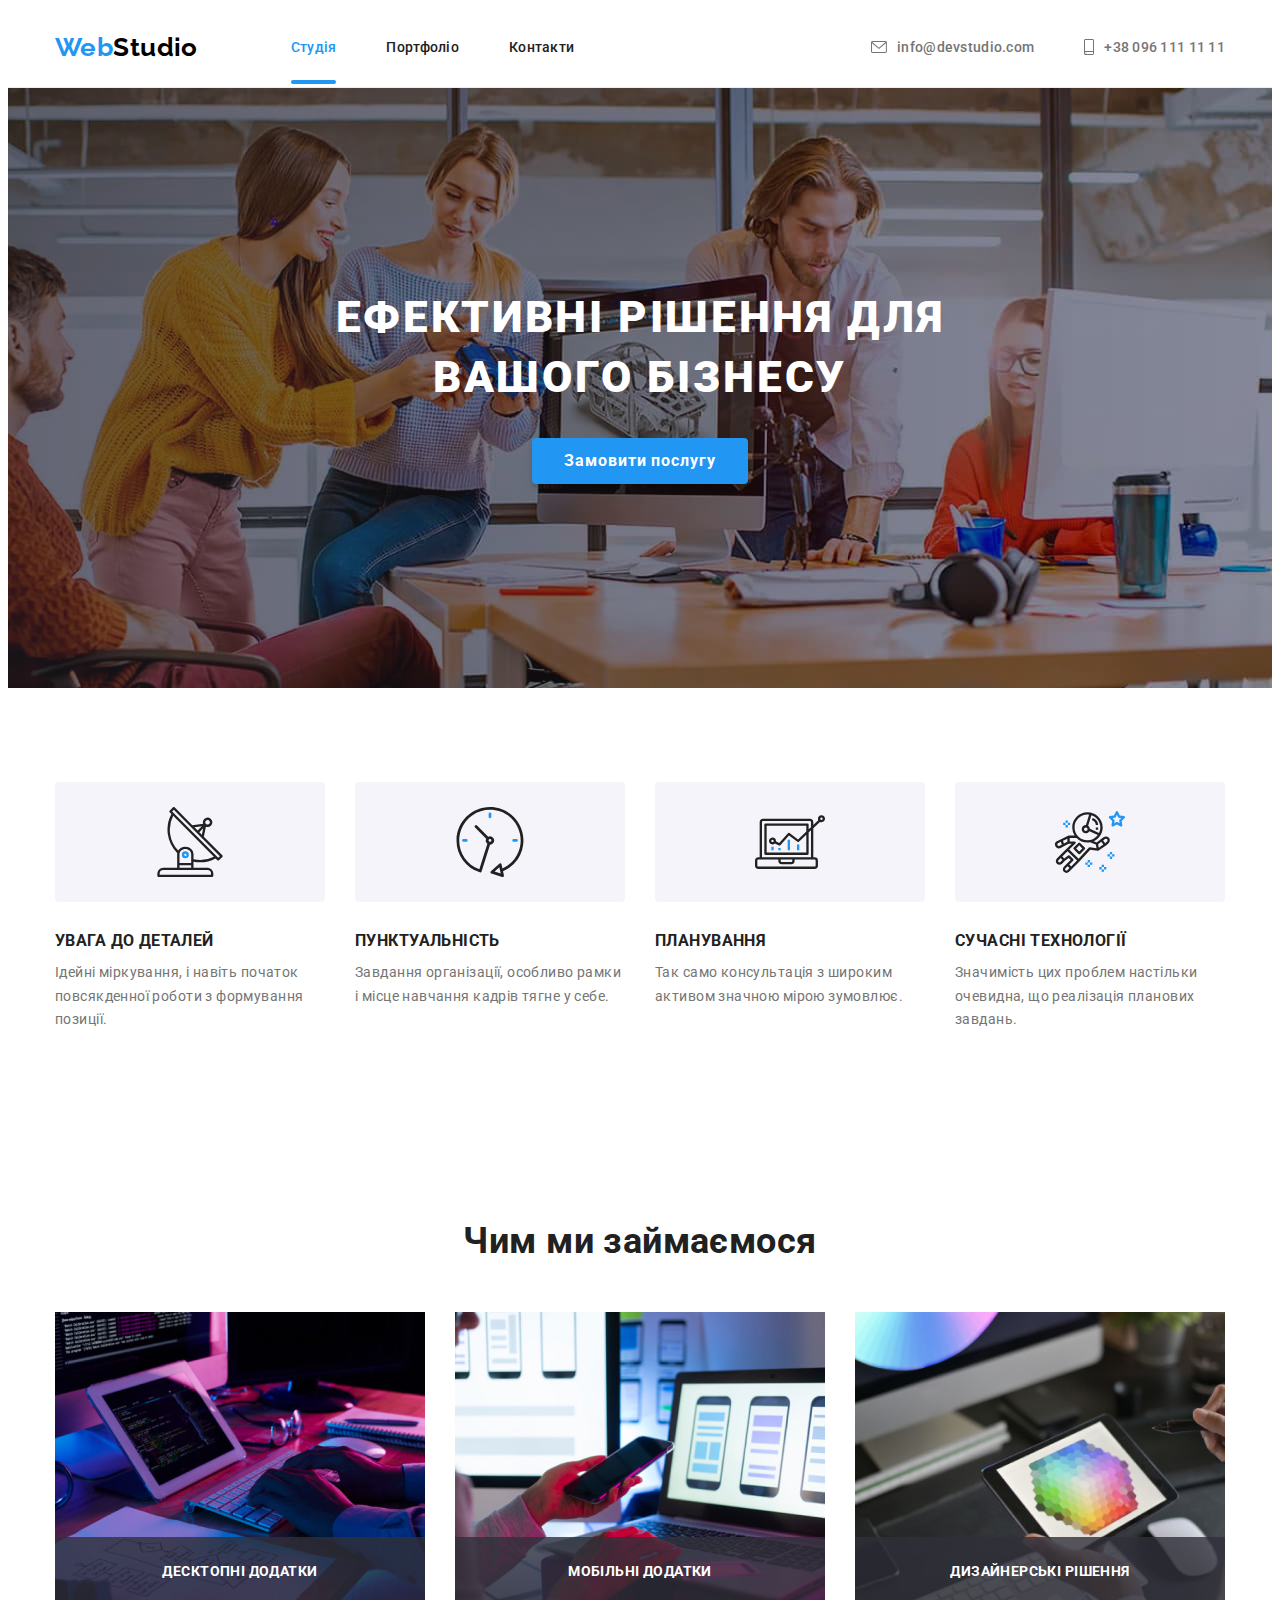
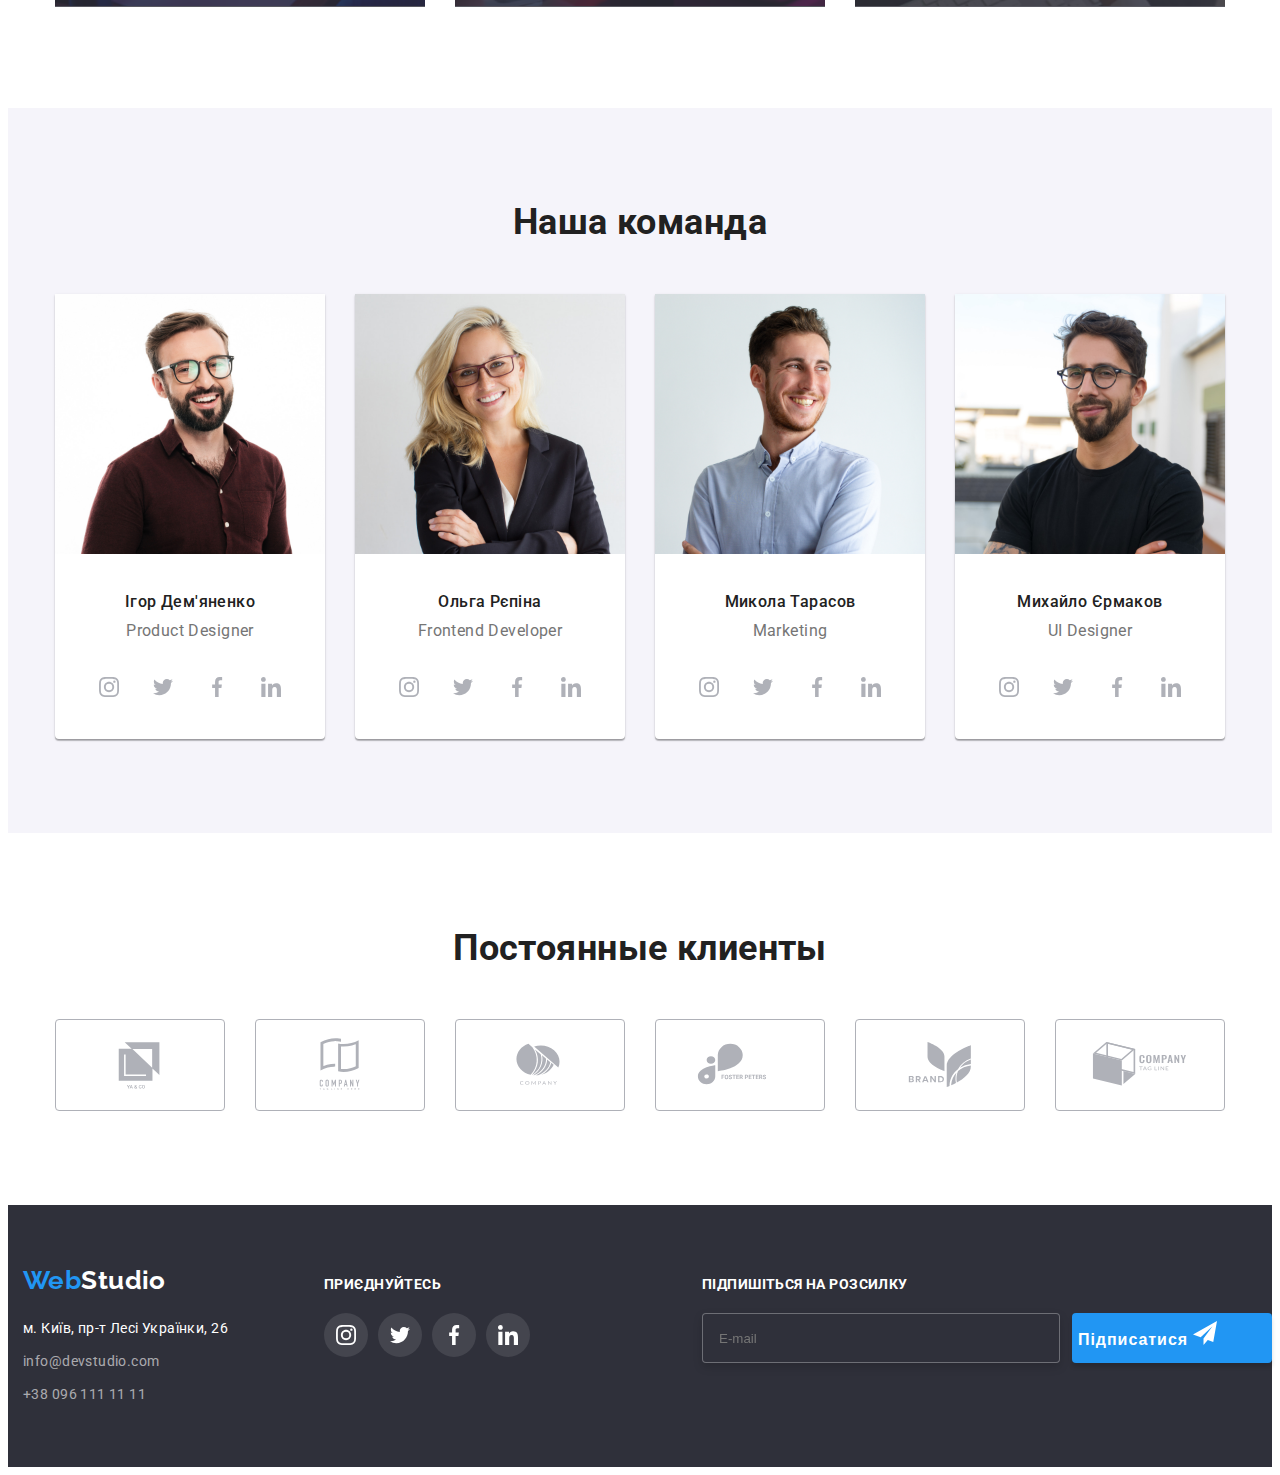
==== index.html @ 749b5ce7 "Initial commit" ====
<!DOCTYPE html>
<html lang="ua">
  <head>
    <meta charset="UTF-8" />
    <meta http-equiv="X-UA-Compatible" content="IE=edge" />
    <meta name="viewport" content="width=device-width, initial-scale=1.0" />
    <title>Студія</title>
    <!--Основные шрифты-->
    <link rel="preconnect" href="https://fonts.googleapis.com" />
    <link rel="preconnect" href="https://fonts.gstatic.com" crossorigin />
    <link
      href="https://fonts.googleapis.com/css2?family=Raleway:wght@700&family=Roboto:wght@400;500;700;900&display=swap"
      rel="stylesheet"
    />
    <link
      rel="stylesheet"
      href="node_modules/modern-normalize/modern-normalize.css"
    />
    <!--Подключение файла стилей-->
    <link rel="stylesheet" href="./css/styles.css" />
  </head>

  <body>
    <!--секция хедер-->
    <header class="header">
      <div class="container header-container">
        <a class="header-link link" href="./index.html"
          >Web<span class="header-link-logo">Studio</span></a
        >
        <!--главная навигация-->
        <nav class="nav">
          <ul class="nav-list list">
            <li class="nav-item ">
              <a class="nav-link link current" href="./index.html">Студія</a>
            </li>
            <li class="nav-item">
              <a class="nav-link link" href="./portfolio.html">Портфоліо</a>
            </li>
            <li class="nav-item">
              <a class="nav-link link" href="">Контакти</a>
            </li>
          </ul>
        </nav>

        <ul class="header-list list">
          <li class="header-item">
            <a class="header-contact link" href="mailto:info@devstudio.com">
              <svg class="hero-icon envelope">
                <use href="./images/icons.svg#envelope"></use></svg
              >info@devstudio.com</a
            >
          </li>
          <li class="header-item">
            <a class="header-contact link" href="tel:+380961111111">
              <svg class="hero-icon smartphone">
                <use href="./images/icons.svg#smartphone"></use>
              </svg>
              +38 096 111 11 11</a
            >
          </li>
        </ul>
      </div>
    </header>
    <!--Уникальный контент-->
    <main>
      <!--Секция Герой-->
      <section class="hero hero-fon">

        <div class="container">
          <h1 class="hero-title">
            Ефективні рішення для <br />
            вашого бізнесу
          </h1>
          <button class="hero-button"  type="button" data-modal-open>Замовити послугу</button>
          </div>

          <div class="backdrop is-hidden" data-modal>
            <div class="modal">
              <form class="form">

                <button class="modal-button" data-modal-close>
                  <svg class="form-icon-button" width="18" height="18">
                    <use href="./images/icons.svg#close"></use>
                  </svg>
                </button>

                <p class="form-text list">Залиште свої дані, ми вам передзвонимо</p>
                <div class="form-field">
                  <label for="name" class="form-label">Ім'я</label>
                  <div class="form-input-icon">
                    <input type="text" class="form-input" name="name" id="name">
                    <svg class="form-icon" width="18" height="18">
                      <use href="./images/icons.svg#person"></use>
                    </svg>
                  </div>
                </div>

                <div class="form-field">
                  <label for="name" class="form-label">Телефон</label>
                  <div class="form-input-icon">
                    <input type="tel" class="form-input" name="tel" id="tel">
                    <svg class="form-icon" width="18" height="18">
                      <use href="./images/icons.svg#phone"></use>
                    </svg>
                  </div>
                </div>

                <div class="form-field">
                  <label for="email" class="form-label">Пошта</label>
                  <div class="form-input-icon">
                    <input type="email" class="form-input" name="email" id="email">
                    <svg class="form-icon" width="18" height="18">
                      <use href="./images/icons.svg#email"></use>
                    </svg>
                  </div>
                </div>

                <div class="form-field">
                  <label class="form-label">Коментар</label>
                  <textarea class="form-textarea" name="comment" cols="" rows="5" placeholder="Введіть текст"></textarea>
                </div>
                <div class="form-field">
                  <label class="form-checkbox">
                    <input class="checkbox" type="checkbox" name="agreement" value="reading" />
                    <svg class="checkbox-icon" width="16" height="15">
                      <use href="./images/icons.svg#icon-check"></use>
                    </svg>
                    <span class="checkbox-text">Погоджуюся з розсилкою та приймаю
                      <a href="" class="checkbox-link">  Умови договору</a>
                    </span>
                  </label>
                </div>
                <button class="form-button" type="submit">Відправити</button>
              </form>
              
            </div>
          </div>
        </div>
      </section>
      <!--Секция О нас-->
      <section class="section about">
        <div class="container">
          <ul class="about-list list">
            <li class="about-item">
              <div class="item-box">
                <svg class="about-icon">
                  <use href="./images/icons.svg#antenna"></use>
                </svg>
              </div>

              <h3 class="about-title">УВАГА ДО ДЕТАЛЕЙ</h3>
              <p class="about-text">
                Ідейні міркування, і навіть початок повсякденної роботи з
                формування позиції.
              </p>
            </li>
            <li class="about-item">
              <div class="item-box">
                <svg class="about-icon">
                  <use href="./images/icons.svg#clock"></use>
                </svg>
              </div>

              <h3 class="about-title">ПУНКТУАЛЬНІСТЬ</h3>
              <p class="about-text">
                Завдання організації, особливо рамки і місце навчання кадрів
                тягне у себе.
              </p>
            </li>
            <li class="about-item">
              <div class="item-box">
                <svg class="about-icon">
                  <use href="./images/icons.svg#diagram"></use>
                </svg>
              </div>

              <h3 class="about-title">ПЛАНУВАННЯ</h3>
              <p class="about-text">
                Так само консультація з широким активом значною мірою зумовлює.
              </p>
            </li>
            <li class="about-item">
              <div class="item-box">
                <svg class="about-icon">
                  <use href="./images/icons.svg#astronaut"></use>
                </svg>
              </div>

              <h3 class="about-title">СУЧАСНІ ТЕХНОЛОГІЇ</h3>
              <p class="about-text">
                Значимість цих проблем настільки очевидна, що реалізація
                планових завдань.
              </p>
            </li>
          </ul>
        </div>
      </section>
      <section class="section services">
        <div class="container">
          <h2 class="services-title">Чим ми займаємося</h2>
          <ul class="services-list list">
            <li class="services-item">
              <div class="services-work">
                  <img
                class="services-image"
                src="./images/box-1.jpg"
                alt="кодинг"
                width="370"
              />
                <p class="serv-txt">Десктопні додатки</p>
              </div>
            </li>
            <li class="services-item">
              <div class="services-work">
                <img
                class="services-image"
                src="./images/box-2.jpg"
                alt="ноутбук з презентацією"
                width="370"
              />
                <p class="serv-txt">Мобільні додатки</p>
              </div>
            </li>
            <li class="services-item">
              <div class="services-work">
                <img
                class="services-image"
                src="./images/box-3.jpg"
                alt="палітра кольорів"
                width="370"
              />
                <p class="serv-txt">Дизайнерські рішення</p>
              </div>
            
            </li>
          </ul>
        </div>
      </section>
      <!--Секция Наша команда-->
      <section class="section team">
        <div class="container">
          <h2 class="team-title">Наша команда</h2>
          <ul class="team-list list">
            <li class="team-item">
              <img
                class="team-image"
                src="./images/img-1.jpg"
                alt="фото Ігор Дем'яненко"
                width="270"
              />
              <h3 class="team-name">Ігор Дем'яненко</h3>
              <p class="team-text">Product Designer</p>
              <ul class="team-box">
                <li class="">
                    <a class="team-link" href="">
                        <svg class="team-icon">
                            <use href="./images/icons.svg#instagram"></use>
                        </svg>
                    </a>
                </li>
                <li class="">
                    <a class="team-link" href="">
                        <svg class="team-icon">
                            <use href="./images/icons.svg#twitter"></use>
                        </svg>
                    </a>
                </li>
                <li class="">
                    <a class="team-link" href="">
                        <svg class="team-icon">
                            <use href="./images/icons.svg#facebook"></use>
                        </svg>
                    </a>
                </li>
                <li class="">
                    <a class="team-link" href="">
                        <svg class="team-icon">
                            <use href="./images/icons.svg#linkedin"></use>
                        </svg>
                    </a>
                </li>
              </ul>
            </li>
            <li class="team-item">
              <img
                class="team-image"
                src="./images/img-2.jpg"
                alt="фото Ольга Рєпіна"
                width="270"
              />
              <h3 class="team-name">Ольга Рєпіна</h3>
              <p class="team-text">Frontend Developer</p>
              <ul class="team-box">
                <li class="">
                    <a class="team-link" href="">
                        <svg class="team-icon">
                            <use href="./images/icons.svg#instagram"></use>
                        </svg>
                    </a>
                </li>
                <li class="">
                    <a class="team-link" href="">
                        <svg class="team-icon">
                            <use href="./images/icons.svg#twitter"></use>
                        </svg>
                    </a>
                </li>
                <li class="">
                    <a class="team-link" href="">
                        <svg class="team-icon">
                            <use href="./images/icons.svg#facebook"></use>
                        </svg>
                    </a>
                </li>
                <li class="">
                    <a class="team-link" href="">
                        <svg class="team-icon">
                            <use href="./images/icons.svg#linkedin"></use>
                        </svg>
                    </a>
                </li>
              </ul>
            </li>
            <li class="team-item">
              <img
                class="team-image"
                src="./images/img-3.jpg"
                alt="фото Микола Тарасов"
                width="270"
              />
              <h3 class="team-name">Микола Тарасов</h3>
              <p class="team-text">Marketing</p>
              <ul class="team-box">
                <li class="">
                    <a class="team-link" href="">
                        <svg class="team-icon">
                            <use href="./images/icons.svg#instagram"></use>
                        </svg>
                    </a>
                </li>
                <li class="">
                    <a class="team-link" href="">
                        <svg class="team-icon">
                            <use href="./images/icons.svg#twitter"></use>
                        </svg>
                    </a>
                </li>
                <li class="">
                    <a class="team-link" href="">
                        <svg class="team-icon">
                            <use href="./images/icons.svg#facebook"></use>
                        </svg>
                    </a>
                </li>
                <li class="">
                    <a class="team-link" href="">
                        <svg class="team-icon">
                            <use href="./images/icons.svg#linkedin"></use>
                        </svg>
                    </a>
                </li>
              </ul>
            </li>
            <li class="team-item">
              <img
                class="team-image"
                src="./images/img-4.jpg"
                alt="фото Михайло Єрмаков"
                width="270"
              />
              <h3 class="team-name">Михайло Єрмаков</h3>
              <p class="team-text">UI Designer</p>
              <ul class="team-box">
                <li class="">
                    <a class="team-link" href="">
                        <svg class="team-icon">
                            <use href="./images/icons.svg#instagram"></use>
                        </svg>
                    </a>
                </li>
                <li class="">
                    <a class="team-link" href="">
                        <svg class="team-icon">
                            <use href="./images/icons.svg#twitter"></use>
                        </svg>
                    </a>
                </li>
                <li class="">
                    <a class="team-link" href="">
                        <svg class="team-icon">
                            <use href="./images/icons.svg#facebook"></use>
                        </svg>
                    </a>
                </li>
                <li class="">
                    <a class="team-link" href="">
                        <svg class="team-icon">
                            <use href="./images/icons.svg#linkedin"></use>
                        </svg>
                    </a>
                </li>
              </ul>
            </li>
          </ul>
        </div>
      </section>
        <!-- Клиенты -->
  <section class="section">
    <div class="container">
      <h2 class="section-title">Постоянные клиенты</h2>
      <ul class="clients list">
        <li class="clients-list">
          <a href="" class="clients-link">
            <svg class="clients-icon">
              <use href="./images/icons.svg#Logo1"></use>
            </svg>
          </a>
        </li>
        <li class="clients-list">
          <a href="" class="clients-link">
            <svg class="clients-icon">
              <use href="./images/icons.svg#Logo2"></use>
            </svg>
          </a>
        </li>
        <li class="clients-list">
          <a href="" class="clients-link">
            <svg class="clients-icon">
              <use href="./images/icons.svg#Logo3"></use>
            </svg>
          </a>
        </li>
        <li class="clients-list">
          <a href="" class="clients-link">
            <svg class="clients-icon">
              <use href="./images/icons.svg#Logo4"></use>
            </svg>
          </a>
        </li>
        <li class="clients-list">
          <a href="" class="clients-link">
            <svg class="clients-icon">
              <use href="./images/icons.svg#Logo5"></use>
            </svg>
          </a>
        </li>
        <li class="clients-list">
          <a href="" class="clients-link">
            <svg class="clients-icon">
              <use href="./images/icons.svg#Logo6"></use>
            </svg>
          </a>
        </li>
      </ul>
    </div>
  </section>
    </main>
    <!--Секция футер-->
    <footer class="footer">
      <div class="footer-all">
        <div class="container">
        <div class="footer-box">
          <div class="footer-wrapper">
            <div class="logo-footer">
              <a class="footer-link link" href="./index.html">Web<span class="footer-logo">Studio</span></a>
            </div>
            <div class="footer-obj">
              <address class="footer-address">
                <ul class="footer-list list">
                  <li class="footer-item">
                    <a
                      class="footer-adress link"
                      href="https://www.google.com.ua/maps/place/%D0%B1%D1%83%D0%BB.+%D0%9B%D0%B5%D1%81%D0%B8+%D0%A3%D0%BA%D1%80%D0%B0%D0%B8%D0%BD%D0%BA%D0%B8,+26,+%D0%9A%D0%B8%D0%B5%D0%B2,+02000/@50.4265841,30.5361971,17z/data=!3m1!4b1!4m5!3m4!1s0x40d4cf0e033ecbe9:0x57a4dffefec77da0!8m2!3d50.4265807!4d30.5383858?hl=ru"
                      target="_blank"
                      rel="noopener  noreferrer"
                      >м. Київ, пр-т Лесі Українки, 26</a
                    >
                  </li>
                  <li class="footer-item">
                    <a class="footer-contact link" href="mailto:info@devstudio.com"
                      >info@devstudio.com</a
                    >
                  </li>
                  <li class="footer-item">
                    <a class="footer-contact link" href="tel:+380961111111"
                      >+38 096 111 11 11</a
                    >
                  </li>
                </ul>
              </address>
            </div>
          </div>
            <div class="footer-second">
              <h2 class="footer-title">ПРИЄДНУЙТЕСЬ</h2>
              <ul class="footer-lists list">
                <li>
                  <a href="" class="footer-linkk">
                    <svg class="footer-icon">
                      <use href="./images/icons.svg#instagram"></use>
                    </svg>
                  </a>
                </li>
                <li>
                  <a href="" class="footer-linkk">
                    <svg class="footer-icon">
                      <use href="./images/icons.svg#twitter"></use>
                    </svg>
                  </a>
                </li>
                <li>
                  <a href="" class="footer-linkk">
                    <svg class="footer-icon">
                      <use href="./images/icons.svg#facebook"></use>
                    </svg>
                  </a>
                </li>
                <li>
                  <a href="" class="footer-linkk">
                    <svg class="footer-icon">
                      <use href="./images/icons.svg#linkedin"></use>
                    </svg>
                  </a>
                </li>
              </ul>
          </div>
        </div>
      </div>

      <div class="footer-subscription">
          <h2 class="footer-title">Підпишіться на розсилку</h2>
          <form class="signup_form">
            <div class="subscription-group">
              <input type="email" class="footer-input" name="email" id="email" placeholder="E-mail">
              <label for="email" class="footer-label"></label>
              <button type="submit" class="footer-button">
                <div class="footer-button-icon">
                  <span class="footer-button-text">Підписатися</span>
                  <svg class="footer-icon-button" width="24" height="24">
                    <use href="./images/icons.svg#send"></use>
                  </svg>
                </div>
              </button>
            </div>
          </form>
        </div>
      </div>

    </footer>
    <script src="./js/modal.js"></script>
  </body>
</html>
---- css/styles.css ----
html {
  box-sizing: border-box;
}

*,
*::before,
*::after {
  box-sizing: inherit;
}

:root {
  /*Основной шрифт*/
  --main-font: 'Roboto', sans-serif;
  /*Цвет текста*/
  --black-txt-color: #212121;
  --tblack-txt-color: #000000;
  --white-txt-color: #ffffff;
  --gray-txt-color: #757575;
  --blue-txt-color: #2196f3;
  /*Цвет фона*/
  --dark-bgr-color: #2f303a;
  --white-bgr-color: #ffffff;
  --primary-white-bgr-color: #f5f4fa;
  --secondary-white-bgr-colot: #f5f5f5;
  --hero-gradient: rgba(47, 48, 58, 0.4);
}

body {
  font-family: 'Roboto', sans-serif;
  font-size: 14px;
  line-height: 1.71;
  letter-spacing: 0.03em;
  color: var(--black-txt-color);
}

.img {
  display: block;
  width: 100%;
  height: auto;
  margin: 0;
  padding: 0;
}

.list {
  list-style: none;
  padding: 0;
  margin: 0;
}

h1,
h2,
h3,
h4,
p {
  margin: 0;
  padding: 0;
}

.link {
  padding-left: 0px;
  margin-top: 0px;
  margin-bottom: 0px;
  text-decoration: none;
}
.container {
  width: 1200px;
  padding-left: 15px;
  padding-right: 15px;
  margin-left: auto;
  margin-right: auto;
}

.header {
  padding-top: 24px;
  padding-bottom: 24px;
  border-bottom: 1px solid #ececec;
  background: var(--white-bgr-color);
}

.header-container {
  display: flex;
  align-items: center;
}

.header-link {
  font-family: "Raleway";
  font-weight: 700;
  font-size: 26px;
  line-height: 1.19;
  color: var(--blue-txt-color);

  margin-right: 93px;
}
.header-link-logo {
  color: var(--tblack-txt-color);
}

.nav-list {
  display: flex;
  align-items: center;
}

.nav-item {
  margin-right: 50px;
}
.nav-item:last-child {
  margin: 0px;
}

.nav-link {
  font-family: 'Roboto', sans-serif;
  font-weight: 500;
  font-size: 14px;
  line-height: 16px;
  letter-spacing: 0.02em;
  color: var(--black-txt-color);
  padding-bottom: 28px;
}
.nav-link.current {
  color: var(--blue-txt-color);
}

.current{
  position:relative;
}
.current::after{
  content: '';
  position: absolute;
  bottom: -1px;
  left: 0;
  display: block;
  width: 100%;
  height: 4px;
  background: #2196f3;
  border-radius: 2px;
}

.nav-link:hover,
.nav-link:focus {
  color: var(--blue-txt-color);

  transition: color 250ms cubic-bezier(0.4, 0, 0.2, 1);
}

.header-list {
  display: flex;
  align-items: center;
  margin-left: auto;
}

.header-item {
  margin-right: 50px;
  
}

.header-item:last-child {
  margin-right: 0px;
}

.header-contact {
  display: flex;
  align-items: center;
  font-family: 'Roboto', sans-serif;
  font-style: normal;
  font-weight: 500;
  font-size: 14px;
  line-height: 16px;
  letter-spacing: 0.02em;
  color: var(--gray-txt-color);
}
.header-contact:hover,
.header-contact:focus {
  color: var(--blue-txt-color);
  transition: color 250ms cubic-bezier(0.4, 0, 0.2, 1);
}

.hero-icon{
  margin-right: 10px;
}
.hero-icon.envelope{
  width: 16px;
  height: 12px;
  fill: #757575;

}

.hero-icon.smartphone{
  width: 10px;
  height: 16px;
  fill: #757575;
}

.header-contact:hover .hero-icon,
.header-contact:focus .hero-icon {
  fill:var(--blue-txt-color) ;

  transition: fill 250ms cubic-bezier(0.4, 0, 0.2, 1);
}
.hero {
  text-align: center;
  padding-top: 200px;
  padding-bottom: 200px; 
  background-color: var(--dark-bgr-color);
}

.hero-fon{
  height: 600px;
  max-width: 1600px;
  margin-left: auto;
  margin-right: auto;
  background-image: linear-gradient(to right, var(--hero-gradient), rgba(00, 00, 00, 0)), url(../images/fon.jpg); 
  background-repeat: no-repeat;
  background-position: center;
  background-size: cover;
}
.hero-title {
  margin-bottom: 30px;

  font-weight: 900;
  font-size: 44px;
  line-height: 1.36;
  letter-spacing: 0.06em;
  text-transform: uppercase;

  color: var(--white-txt-color);
}
.hero-button {
  padding: 8px 30px;
  max-width: 350px;
  min-width: 216px;
  font-family: 'Roboto', sans-serif;
  font-weight: 700;
  font-size: 16px;
  line-height: 1.88;
  letter-spacing: 0.06em;
  color: var(--white-txt-color);
  background: var(--blue-txt-color);
  cursor: pointer;
  box-shadow: 0px 4px 4px rgba(0, 0, 0, 0.15);
  border-radius: 4px;
  border: none;
}

.hero-button:hover,
.hero-button:focus {
  background: #188ce8;

  /* transition-duration: 250ms;
  transition-timing-function: cubic-bezier(0.4, 0, 0.2, 1); */
}



/* BACKDROP */
.backdrop {
  position: fixed;
  top: 0;
  left: 0;
  width: 100%;
  height: 100%;
  margin: 0;
  z-index: 1;
  background: rgba(0, 0, 0, 0.2);
  transition: opacity 250ms cubic-bezier(0.4, 0, 0.2, 1);
}
.backdrop.is-hidden {
  opacity: 0;
  pointer-events: none;
  visibility: hidden;
}
.modal {
  position: absolute;
  top: 50%;
  left: 50%;
  transform: translate(-50%, -50%);
  width: 528px;
  height: 581px;
  background-color: #fff;
  box-shadow: 0px 1px 3px rgba(0, 0, 0, 0.12), 0px 1px 1px rgba(0, 0, 0, 0.14),
    0px 2px 1px rgba(0, 0, 0, 0.2);
  border-radius: 4px;
}

/* forma */

.form {
  width: 528px;
  margin-left: auto;
  margin-right: auto;
  text-align: initial;
  padding: 8px 40px;
}

.modal-button {
  position: relative;
  width: 30px;
  height: 30px;
  margin-left: 100%;
  padding: 0;
  border-radius: 100%;
  background: #ffffff;
  border: 1px solid rgba(0, 0, 0, 0.1);
  cursor: pointer;
}

.form-icon-button {
  position: absolute;
  width: 18px;
  height: 18px;
  top: 50%;
  right: 5px;
  transform: translateY(-50%);
  fill: #000000;
  transition: fill 250ms cubic-bezier(0.4, 0, 0.2, 1);
}




.modal-button:hover .form-icon-button,
.modal-button:focus .form-icon-button {
  fill:var(--blue-txt-color) ;
  transition: fill 250ms cubic-bezier(0.4, 0, 0.2, 1);
}



.form-text {
  width: 100%;
  font-weight: 700;
  font-size: 20px;
  line-height: 1.15;
  text-align: center;

  color: #212121;
  margin-bottom: 12px;
}
.form-field {
  display: flex;
  flex-direction: column;
}

.form-label {
  margin-top: 10px;
  margin-bottom: 4px;

  font-size: 12px;
  line-height: 1.17;
  letter-spacing: 0.01em;

  color: #757575;
}
.form-input-icon {
  position: relative;
}
.form-input {
  width: 100%;
  height: 40px;
  padding: 14px;
  padding-left: 42px;
  border: 1px solid rgba(33, 33, 33, 0.2);
  border-radius: 4px;
  transition: border-color 250ms cubic-bezier(0.4, 0, 0.2, 1);
}
.form-input:hover,
.form-input:focus {
  border-color: #2196f3;
  outline: transparent;
}
.form-icon {
  position: absolute;
  display: inline-block;
  top: 50%;
  left: 15px;
  transform: translateY(-50%);
  fill: #212121;
  transition: fill 250ms cubic-bezier(0.4, 0, 0.2, 1);
}
 .form-input:hover + .form-icon,
.form-input:focus + .form-icon {
  fill: #2196f3;
} 

.form-icon:hover,
.form-icon:focus{
  fill: #2196f3;
}

.form-textarea {
  width: 100%;
  height: 120px;
  resize: none;
  padding: 12px 16px;
  margin-bottom: 10px;

  font-size: 14px;
  line-height: 1.14;
  letter-spacing: 0.01em;

  color: rgba(117, 117, 117, 0.5);
  border: 1px solid rgba(33, 33, 33, 0.2);
  border-radius: 4px;

  transition: border-color 250ms cubic-bezier(0.4, 0, 0.2, 1);
}
.form-textarea:hover,
.form-textarea:focus {
  border-color: #2196f3;
  outline: transparent;
}
.form-checkbox {
  position: relative;
  display: block;
  min-width: 425px;
  margin-left: 13px;
  margin-bottom: 30px;
}
.checkbox {
  visibility: hidden;
}

.checkbox-icon {
  position: absolute;
  top: 0;
  left: 0;
  width: 16px;
  height: 15px;
  fill: var(--white-txt-color); 
  border: 2px solid #212121;
  border-radius: 2px;
  transform: translateY(3px);
  margin-right: 7px;
  transition: background-color 250ms cubic-bezier(0.4, 0, 0.2, 1);
}
.checkbox:checked + .checkbox-icon {
 background-color: #2196f3;
 border-color: #2196f3;;
} 


.checkbox-text {
  margin-left: 7px;
  font-size: 14px;
  line-height: 1.71;

  color: #757575;
}
.checkbox-link {
  font-size: 14px;
  line-height: 1.71;

  color: var(--blue-txt-color);
}
.form-button {
  display: flex;
  width: 200px;
  height: 50px;
  margin-left: auto;
  margin-right: auto;
  margin-bottom: 40px;
  font-weight: 700;
  font-size: 16px;
  line-height: 1.88;
  align-items: center;
  justify-content: center;
  text-align: center;
  letter-spacing: 0.06em;

  color: #ffffff;
  background: #2196f3;
  border-color: transparent;
  box-shadow: 0px 4px 4px rgba(0, 0, 0, 0.15);
  border-radius: 4px;
  cursor: pointer;

  transition: background-color 250ms cubic-bezier(0.4, 0, 0.2, 1),
    box-shadow 250ms cubic-bezier(0.4, 0, 0.2, 1);
}
.form-btn:hover,
.form-btn:focus {
  background: #188ce8;
  box-shadow: 0px 4px 4px rgba(0, 0, 0, 0.15);
  border-radius: 4px;
}



.backdrop:hover {
  opacity: 1;
}


.section {
  padding-top: 94px;
  padding-bottom: 94px;
}

.about-list {
  display: flex;
  flex-wrap: nowrap;
}

.about-item {
  width: 270px;
  margin-right: 30px;
}

.about-item:last-child {
  margin-right: 0px;
}

.item-box {
  display: flex;
  justify-content: center;
  align-items: center;
  margin-bottom: 30px;
  height: 120px;
  width: 270px;
  background: #F5F4FA;
  border-radius: 4px;

}

.about-icon{
  display: block;
  width: 70px;
  height: 70px;

}


.about-title {
  margin-bottom: 10px;
  font-weight: 700;
  line-height: 1.14;
  text-transform: uppercase;
}
.about-text {
  font-weight: 400;
  color: var(--gray-txt-color);
}
.services {
  padding-top: 0;
}

.services-list {
  display: flex;
  flex-wrap: nowrap;
  justify-content: center;
  margin: 0 auto;
}
.services-item {
  margin-right: 30px;
}
.services-item:last-child {
  margin-right: 0px;
}

.services-work{
  position: relative;
}

.serv-txt{
  display: flex;
  position: absolute;
  width: 100%;
  height: 70px;
  align-items: center;
  justify-content: center;
  font-family: 'Roboto', sans-serif;
  font-weight: 700;
  font-size: 14px;
  line-height: 1.14;
  text-transform: uppercase;
  color: var(--white-txt-color);
  background: rgba(47, 48, 58, 0.8);
}

.services-work > .serv-txt {
  position: absolute;
  bottom: 7px;
  font-weight: 700;
  text-align: center;
  letter-spacing: 0.03em;
  text-transform: uppercase;
  background-color:rgba(47, 48, 58, 0.8);;
  color: #fff;
}

.services-title {
  margin-bottom: 50px;
  font-weight: 700;
  font-size: 36px;
  line-height: 42px;
  text-align: center;
}
.team {
  background: var(--primary-white-bgr-color);
}

.team-list {
  display: flex;
  flex-wrap: nowrap;
}

.team-item {
  margin-right: 30px;
}

.team-item:last-child {
  margin-right: 0px;
}

.team-image {
  margin-bottom: 30px;
}
.team-title {
  margin-bottom: 50px;
  font-weight: 700;
  font-size: 36px;
  line-height: 1.16;
  text-align: center;
}
.team-name {
  margin-bottom: 10px;

  font-weight: 500;
  font-size: 16px;
  line-height: 1.19;
  text-align: center;
}
.team-text {
  margin-bottom: 25px;
  font-weight: 400;
  font-size: 16px;
  line-height: 1.19;
  text-align: center;
  color: var(--gray-txt-color);
}

.team-box{
  display: flex;
  align-items: center;
  justify-content: center;
  gap: 10px;
  list-style: none;
  padding: 0;
  margin-bottom: 30px;
  margin-left: 32px;
  margin-right: 32px;
}

.team-list .team-item {
  background: #ffffff;
  box-shadow: 0px 1px 3px rgba(0, 0, 0, 0.12), 0px 1px 1px rgba(0, 0, 0, 0.14),
    0px 2px 1px rgba(0, 0, 0, 0.2);
  border-radius: 0px 0px 4px 4px;
}

.team-link {
  display: inline-block;
  width: 44px;
  height: 44px;
  text-decoration: none;
  padding: 12px;
}
.team-link:hover,
.team-link:focus {
  background-color: var(--blue-txt-color);
  border-radius: 50%;
}
.team-icon {
  width: 20px;
  height: 20px;
  fill: #afb1b8;
}
.team-link:hover .team-icon,
.team-link:focus .team-icon {
  fill: var(--white-bgr-color);
  background-color: var(--blue-txt-color);

  transition: fill 250ms cubic-bezier(0.4, 0, 0.2, 1);
}

.section {
  padding-top: 94px;
  padding-bottom: 94px;
}
.section-title {
  margin-top: 0;
  margin-bottom: 50px;
  text-align: center;
  color: var(--black-txt-color);
  font-weight: 700;
  font-size: 36px;
  line-height: 1.17;
}
.clients {
  display: flex;
  justify-content: center;
  column-gap: 30px;
}
.clients-link {
  display: flex;
  width: 170px;
  height: 92px;
  justify-content: center;
  align-items: center;
  border: 1px solid #afb1b8;
  border-radius: 4px;
}
.clients-link:hover,
.clients-link:focus {
  border: 1px solid #2196f3;

  transition: color 250ms cubic-bezier(0.4, 0, 0.2, 1);
}
.clients-icon {
  width: 106px;
  height: 60px;
  fill: #afb1b8;
}
.clients-link:hover .clients-icon,
.clients-link:focus .clients-icon {
  fill: var(--blue-txt-color);
  transition: fill 250ms cubic-bezier(0.4, 0, 0.2, 1);
}
/*Портфолио*/

.filter-list {
  display: flex;
  flex-wrap: wrap;
  justify-content: center;
  padding-bottom: 50px;
}
.filter-item {
  margin-right: 8px;
}
.filter-item:last-child {
  margin-right: 0;
}

.filter-button {
  display: inline-block;
  height: 38px;
  padding: 6px 22px;
  cursor: pointer;
  letter-spacing: 0.03em;
  font-weight: 500;
  font-size: 16px;
  line-height: 1.63;
  text-align: center;
  color: var(--black-txt-color);
  border-radius: 4px;
  border: none;
  background-color: #F5F4FA ;

}
.filter-button:hover,
.filter-button:focus {
  background: var(--blue-txt-color);
  color: var(--white-txt-color);

  transition: background-color 250ms cubic-bezier(0.4, 0, 0.2, 1),
    color 250ms cubic-bezier(0.4, 0, 0.2, 1);
}
.potfolio-list {
  display: flex;
  flex-wrap: wrap;
  padding: 0;
  gap: 30px;
}

.portfolio-item {
  background: #FFFFFF;
}

.portfolio-item:hover,
.portfolio-item:focus {
  box-shadow: 0px 1px 1px rgba(0, 0, 0, 0.12), 0px 4px 4px rgba(0, 0, 0, 0.06),
    1px 4px 6px rgba(0, 0, 0, 0.16);

  transition: box-shadow 250ms cubic-bezier(0.4, 0, 0.2, 1);
}
 /* .portfolio-item:nth-child(3n) {
  margin-right: 0px;
}
.portfolio-item:nth-last-child(-n + 3) {
  margin-bottom: 0px;
}  */

.portfolio-link{
  display: block;
  text-decoration: none;
}

.portfolio-wrapper{
  position: relative;
  overflow: hidden;
}

.portfolio-image{
  display: block;
}
.portfolio-descr{
  position: absolute;
  opacity: 0;
  width: 100%;
  bottom: 0;
  font-family: 'Roboto', sans-serif;
  font-weight: 400;
  font-size: 18px;
  /* margin-top: 0; */
  line-height: 1.56;
  color: var(--white-txt-color);
  background: rgba(33, 150, 243, 0.9);
  /* padding: 63px 24px; */
  display: flex;
  align-items: center;
  justify-content: center;
  padding: 24px;
   /* height: 100%; */
  transform: translateY(100%); 
  
  transition: opacity 250ms cubic-bezier(0.4, 0, 0.2, 1),
    transform 250ms cubic-bezier(0.4, 0, 0.2, 1);  
}

.portfolio-link:hover .portfolio-descr{
  transform: translateY(0);
  opacity: 1;
  top: -4px;
}

.portfolio-textext{
  padding: 20px 24px;
  border: 1px solid #eeeeee;
  border-top: none;
}
.portfolio-title {
  font-family: 'Roboto', sans-serif;
  margin-bottom: 4px;
  font-weight: 700;
  font-size: 18px;
  line-height: 2;
  letter-spacing: 0.06em;
  text-decoration: none;
  color:var(--black-txt-color)
}

.portfolio-text {
  font-family: 'Roboto', sans-serif;
  font-weight: 400;
  font-size: 16px;
  line-height: 1.88;
  color: var(--gray-txt-color);
}

.footer {
  padding-top: 60px;
  padding-bottom: 60px;
  background-color: var(--dark-bgr-color);
}

.footer-box{
  display: flex;
  align-items: baseline;
  gap: 70px;
}

.logo-footer{
  margin-bottom: 20px;
}
.footer-link {
  font-family: "Raleway";
  font-weight: 700;
  font-size: 26px;
  line-height: 1.19;
  color: var(--blue-txt-color);
}
.footer-logo {
  font-family: "Raleway";
  font-weight: 700;
  font-size: 26px;
  line-height: 1.19;
  color: var(--white-txt-color);
}

.footer-obj{
  width: 231px;
}

.footer-item {
  margin-bottom: 9px;
}

.footer-item:last-child {
  margin-bottom: 0px;
}

.footer-adress {
  font-family: 'Roboto', sans-serif;
  font-size: 14px;
  line-height: 1.71;
  letter-spacing: 0.03em;

  font-weight: 400;
  text-decoration: none;
  font-style: normal;
  color: var(--white-txt-color);
}
.footer-adress:hover,
.footer-adress:focus {
  color: var(--blue-txt-color);
transition: color 250ms cubic-bezier(0.4, 0, 0.2, 1);
}

.footer-contact {
 font-family: 'Roboto', sans-serif;
  font-style: normal;
  font-weight: 400;
  font-size: 14px;
  line-height: 1.71px;
  letter-spacing: 0.03em;

  font-weight: 400;
  color: rgba(255, 255, 255, 0.6);
  text-decoration: none;
}
.footer-contact:hover,
.footer-contact:focus {
  color: var(--blue-txt-color);

  transition: color 250ms cubic-bezier(0.4, 0, 0.2, 1);
}

.footer-title {
  /* margin-top: 10px ; */
  margin-bottom: 20px;
  
  font-family: 'Roboto', sans-serif;
  font-weight: 700;
  font-size: 14px;
  line-height: 1.14;
  text-transform: uppercase;
  color: var(--white-txt-color);
}

.footer-lists{
  display: flex;
  justify-content: space-between;
  width: 206px;
  align-items: center;

}

.footer-linkk{
  display:inline-block;
  width: 44px;
  height: 44px;
  text-decoration: none;
  padding: 12px;
  background: rgba(255, 255, 255, 0.1);
  border-radius: 50%;
  fill: var(--white-txt-color);
}


.footer-linkk:hover,
.footer-linkk:focus {
  background-color: var(--blue-txt-color);
  border-radius: 50%;

  transition: background-color 250ms cubic-bezier(0.4, 0, 0.2, 1);
}

.footer-icon {
  width: 20px;
  height: 20px;
  fill: var(--white-txt-color);
} 







.footer-all{
  display: flex;
  align-items: baseline;
  gap: 93px;

}

.footer-subscription{
  height: 86px;

}



.subscription-group{
  display: flex;
}

.footer-input{
  width: 358px;
  height: 50px;
  padding-left: 16px;
  background: #2f303a;
  border: 1px solid rgba(255, 255, 255, 0.3);
  filter: drop-shadow(0px 4px 4px rgba(0, 0, 0, 0.15));
  border-radius: 4px;
  color: rgba(255, 255, 255, 0.6);
}

.footer-button{
  margin-left: 12px;
  width: 200px;
  height: 50px;
  font-weight: 700;
  font-size: 16px;
  line-height: 1.88;
  display: flex;
  align-items: center;
  text-align: center;
  letter-spacing: 0.06em;

  color: #ffffff;
  background: #2196f3;
  box-shadow: 0px 4px 4px rgba(0, 0, 0, 0.15);
  border-radius: 4px;
  border: transparent;
  cursor: pointer;
}

.footer-button:hover,
.footer-button:focus {
  background: #188ce8;

  transition-duration: 250ms;
  transition-timing-function: cubic-bezier(0.4, 0, 0.2, 1); 
}
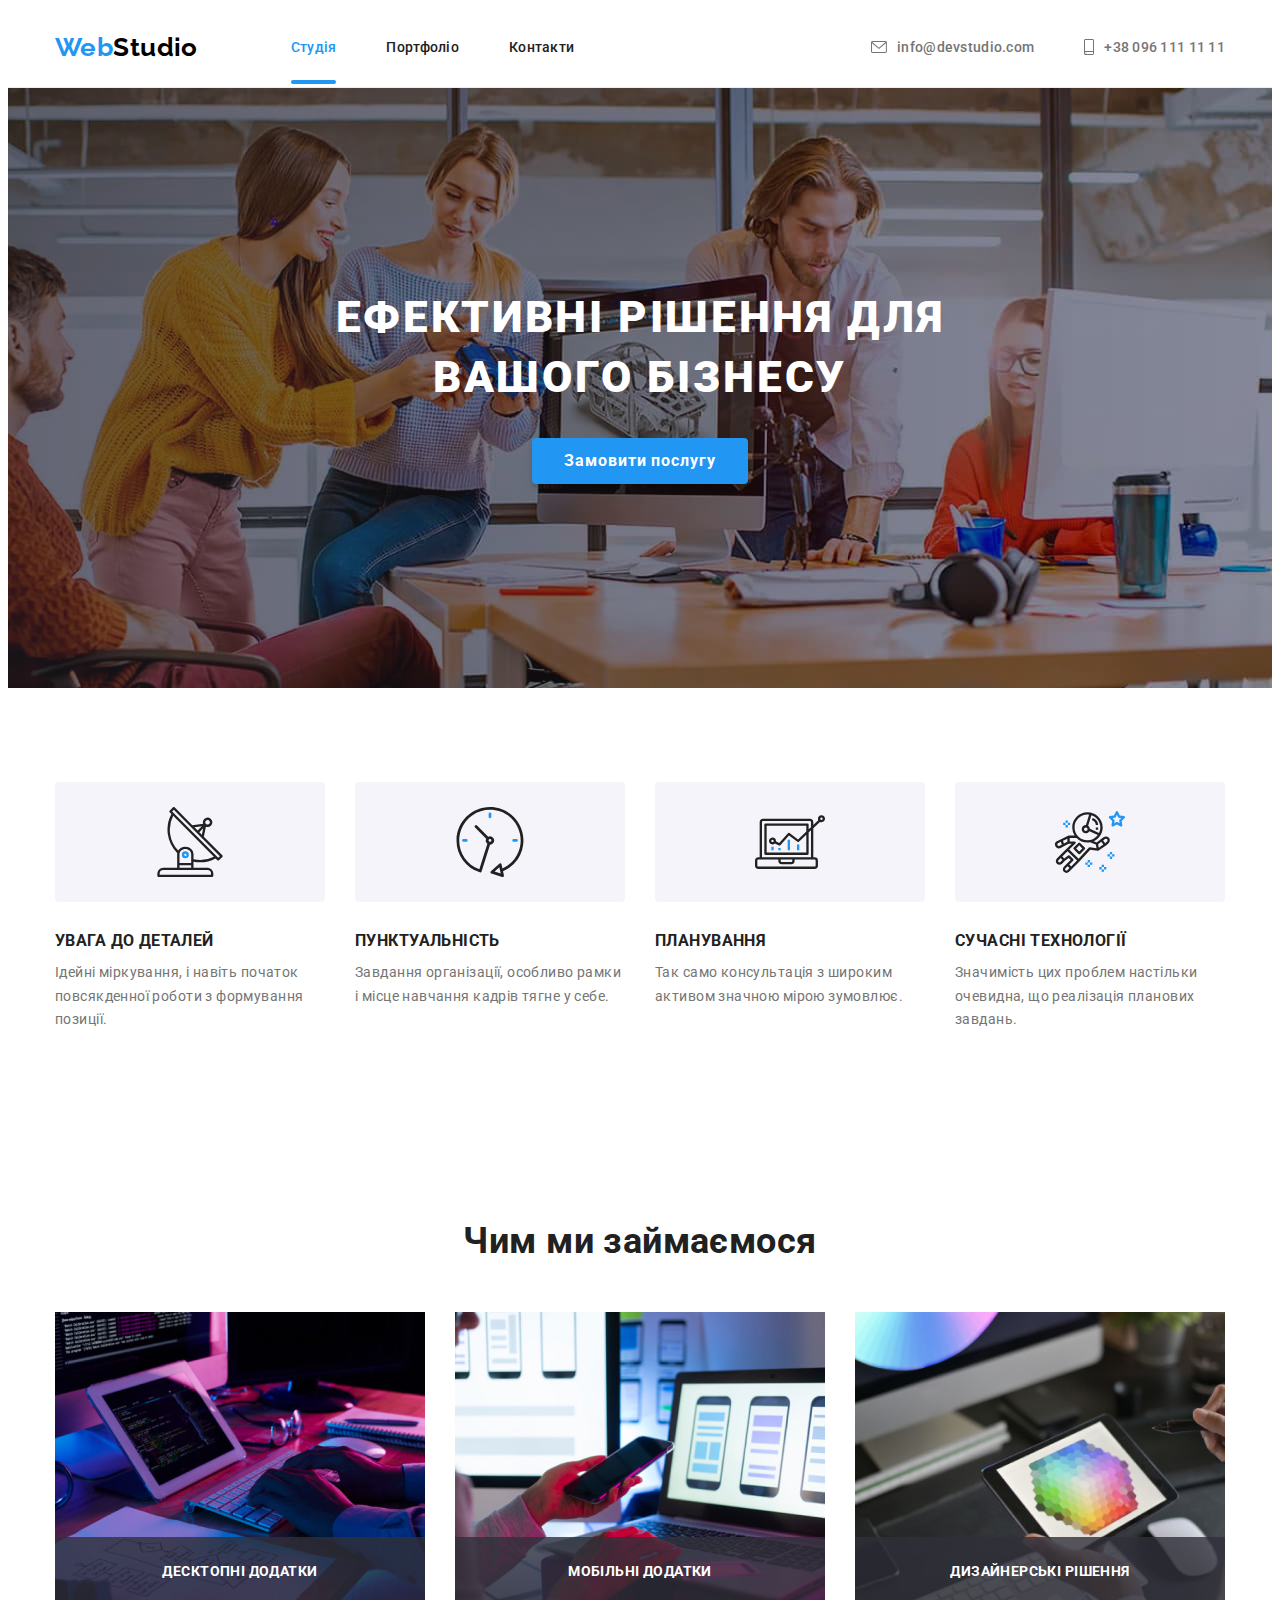
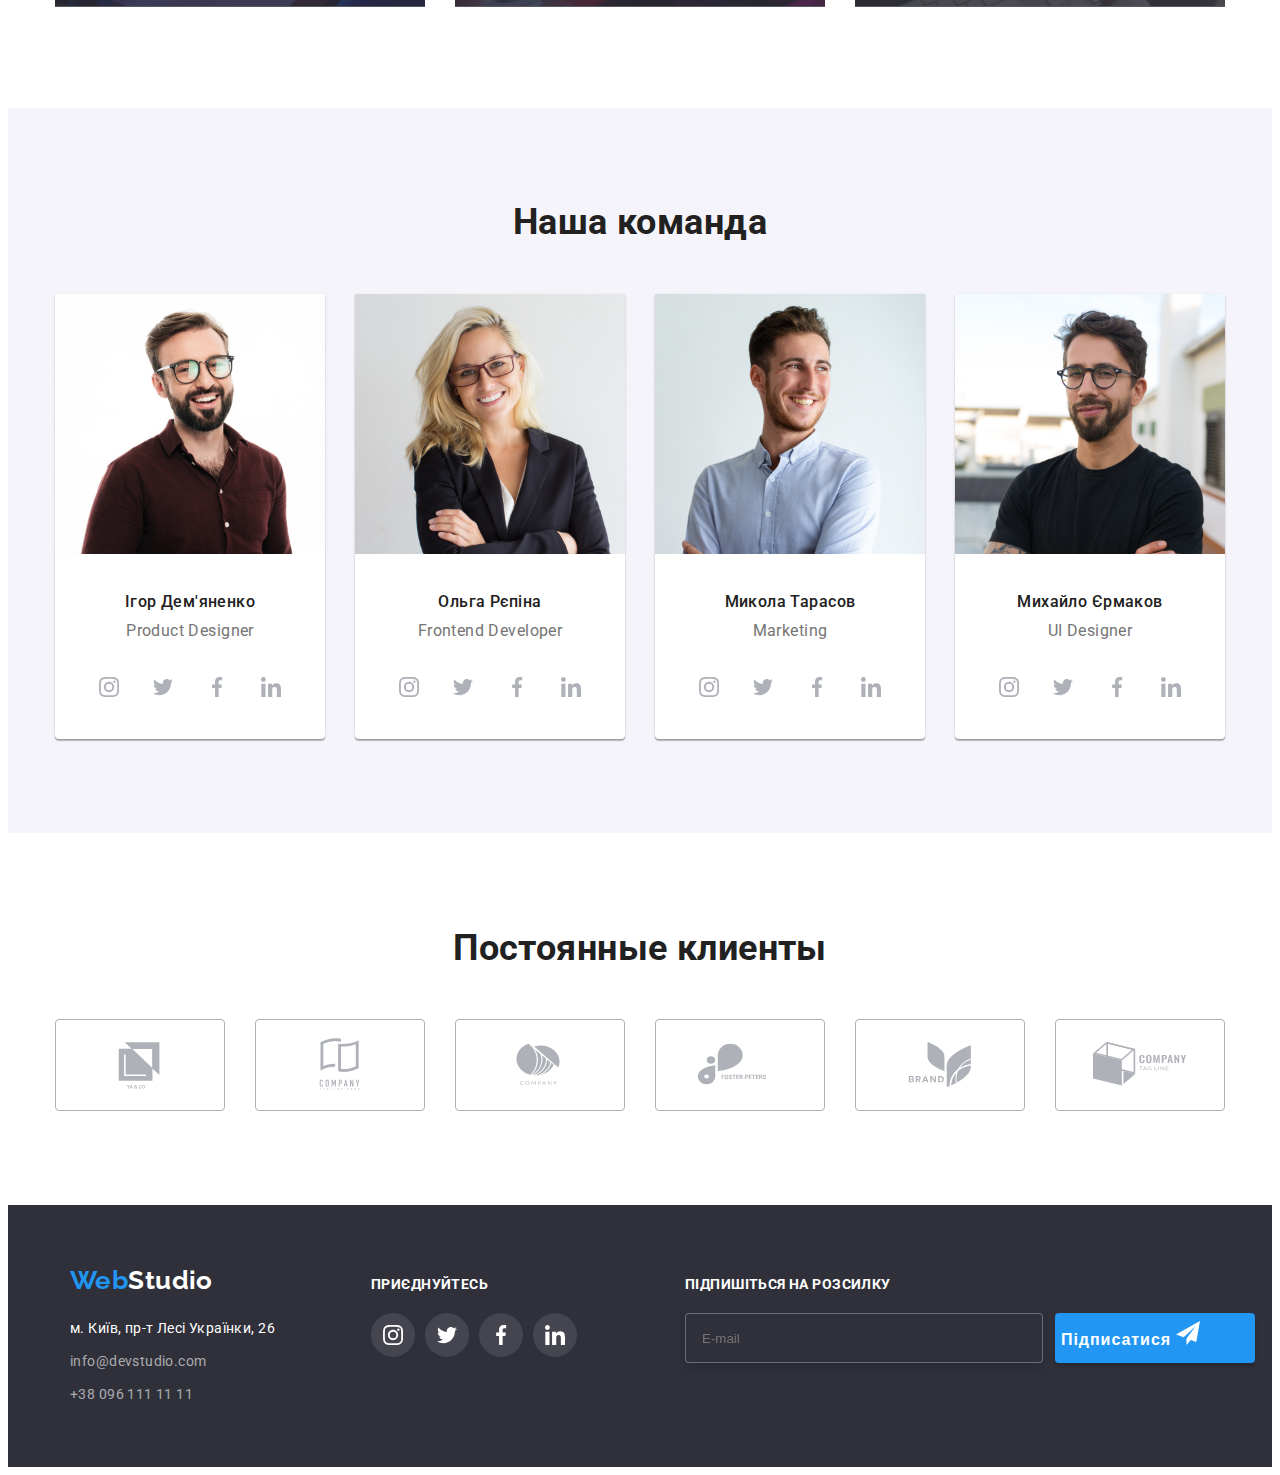
==== commit 00cb1f16: "исправление ошибок" ====
--- a/index.html
+++ b/index.html
@@ -458,7 +458,7 @@
     <!--Секция футер-->
     <footer class="footer">
       <div class="footer-all">
-        <div class="container">
+      <div class="container">
         <div class="footer-box">
           <div class="footer-wrapper">
             <div class="logo-footer">
--- a/css/styles.css
+++ b/css/styles.css
@@ -990,7 +990,11 @@
   display: flex;
   align-items: baseline;
   gap: 93px;
-
+  width: 1200px;
+  padding-left: 15px;
+  padding-right: 15px;
+  margin-left: auto;
+  margin-right: auto;
 }
 
 .footer-subscription{
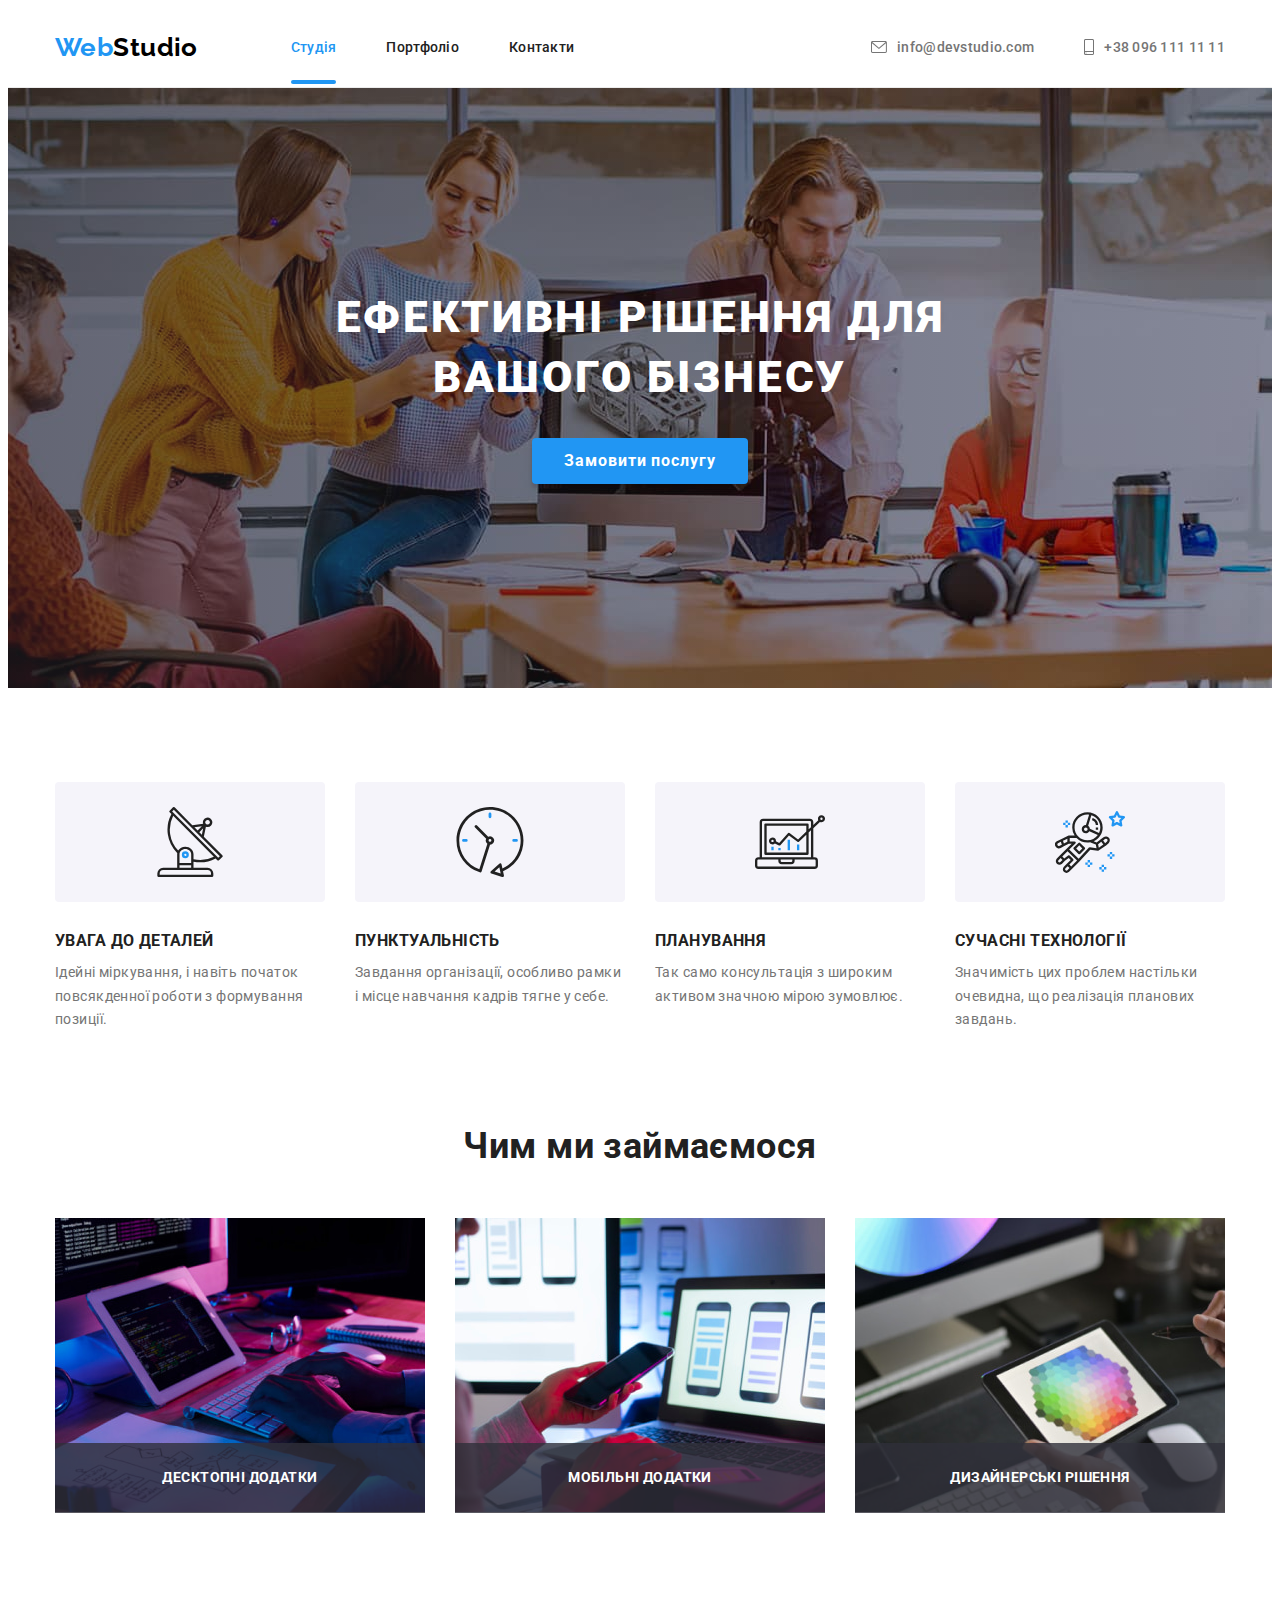
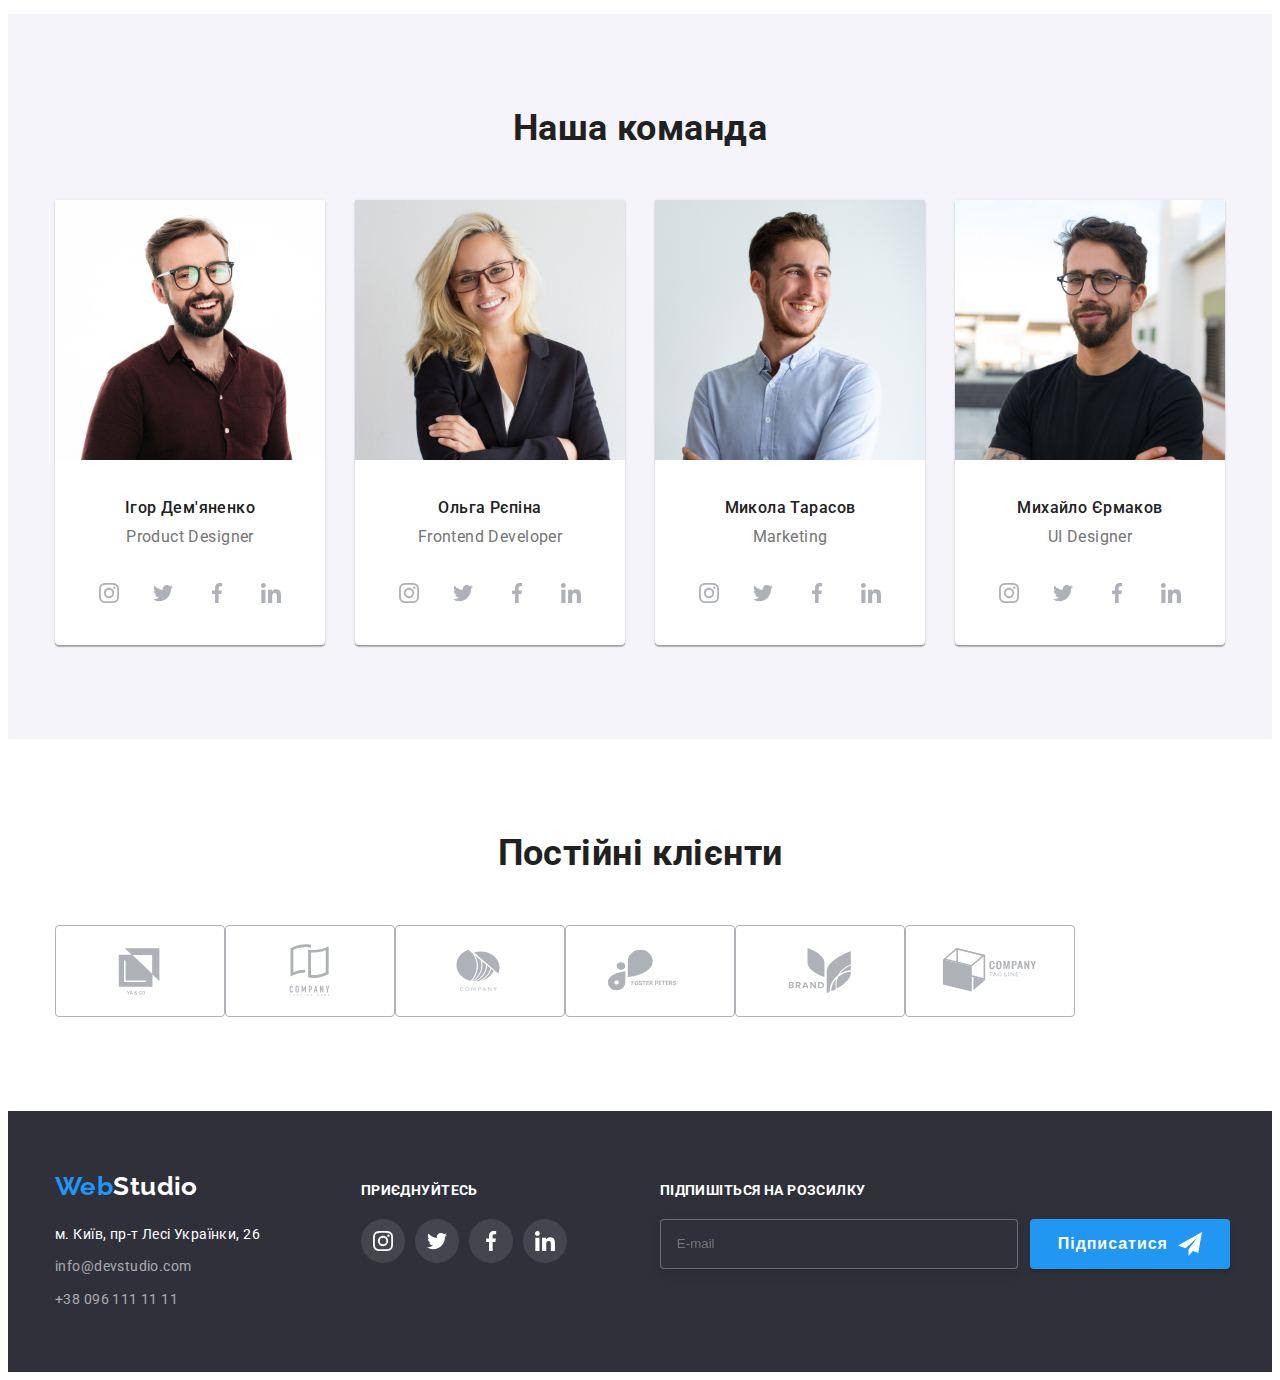
==== commit edffa0c3: "modification" ====
--- a/index.html
+++ b/index.html
@@ -24,38 +24,36 @@
     <!--секция хедер-->
     <header class="header">
       <div class="container header-container">
-        <a class="header-link link" href="./index.html"
-          >Web<span class="header-link-logo">Studio</span></a
+        <a class="logo link" href="./index.html"
+          >Web<span class="logo-up">Studio</span></a
         >
         <!--главная навигация-->
-        <nav class="nav">
-          <ul class="nav-list list">
-            <li class="nav-item ">
-              <a class="nav-link link current" href="./index.html">Студія</a>
-            </li>
-            <li class="nav-item">
-              <a class="nav-link link" href="./portfolio.html">Портфоліо</a>
-            </li>
-            <li class="nav-item">
-              <a class="nav-link link" href="">Контакти</a>
+        <nav class="site-nav">
+          <ul class="site-nav__list list">
+            <li class="site-nav__item ">
+              <a class="site-nav__link link current" href="./index.html">Студія</a>
+            </li>
+            <li class="site-nav__item">
+              <a class="site-nav__link link" href="./portfolio.html">Портфоліо</a>
+            </li>
+            <li class="site-nav__item">
+              <a class="site-nav__link link" href="">Контакти</a>
             </li>
           </ul>
         </nav>
 
-        <ul class="header-list list">
-          <li class="header-item">
-            <a class="header-contact link" href="mailto:info@devstudio.com">
-              <svg class="hero-icon envelope">
-                <use href="./images/icons.svg#envelope"></use></svg
-              >info@devstudio.com</a
-            >
+        <ul class="header-contacts list">
+          <li class="header-contacts__item">
+            <a class="header-contacts__link link" href="mailto:info@devstudio.com">
+              <svg class="header-contacts__icon envelope">
+                <use href="./images/icons.svg#envelope"></use>
+              </svg>info@devstudio.com</a>
           </li>
-          <li class="header-item">
-            <a class="header-contact link" href="tel:+380961111111">
-              <svg class="hero-icon smartphone">
+          <li class="header-contacts__item">
+            <a class="header-contacts__link link" href="tel:+380961111111">
+              <svg class="header-contacts__icon smartphone">
                 <use href="./images/icons.svg#smartphone"></use>
-              </svg>
-              +38 096 111 11 11</a
+              </svg>+38 096 111 11 11</a
             >
           </li>
         </ul>
@@ -64,10 +62,9 @@
     <!--Уникальный контент-->
     <main>
       <!--Секция Герой-->
-      <section class="hero hero-fon">
-
+      <section class="hero hero__fon">
         <div class="container">
-          <h1 class="hero-title">
+          <h1 class="hero__title">
             Ефективні рішення для <br />
             вашого бізнесу
           </h1>
@@ -138,56 +135,56 @@
         </div>
       </section>
       <!--Секция О нас-->
-      <section class="section about">
+      <section class="section about-us">
         <div class="container">
-          <ul class="about-list list">
-            <li class="about-item">
-              <div class="item-box">
-                <svg class="about-icon">
+          <ul class="section__list list">
+            <li class="about-us__item">
+              <div class="about-us__icon">
+                <svg class="about-us__svg">
                   <use href="./images/icons.svg#antenna"></use>
                 </svg>
               </div>
 
-              <h3 class="about-title">УВАГА ДО ДЕТАЛЕЙ</h3>
-              <p class="about-text">
+              <h3 class="about-us__title">УВАГА ДО ДЕТАЛЕЙ</h3>
+              <p class="about-us__text">
                 Ідейні міркування, і навіть початок повсякденної роботи з
                 формування позиції.
               </p>
             </li>
-            <li class="about-item">
-              <div class="item-box">
-                <svg class="about-icon">
+            <li class="about-us__item">
+              <div class="about-us__icon">
+                <svg class="about-us__svg">
                   <use href="./images/icons.svg#clock"></use>
                 </svg>
               </div>
 
-              <h3 class="about-title">ПУНКТУАЛЬНІСТЬ</h3>
-              <p class="about-text">
+              <h3 class="about-us__title">ПУНКТУАЛЬНІСТЬ</h3>
+              <p class="about-us__text">
                 Завдання організації, особливо рамки і місце навчання кадрів
                 тягне у себе.
               </p>
             </li>
-            <li class="about-item">
-              <div class="item-box">
-                <svg class="about-icon">
+            <li class="about-us__item">
+              <div class="about-us__icon">
+                <svg class="about-us__svg">
                   <use href="./images/icons.svg#diagram"></use>
                 </svg>
               </div>
 
-              <h3 class="about-title">ПЛАНУВАННЯ</h3>
-              <p class="about-text">
+              <h3 class="about-us__title">ПЛАНУВАННЯ</h3>
+              <p class="about-us__text">
                 Так само консультація з широким активом значною мірою зумовлює.
               </p>
             </li>
-            <li class="about-item">
-              <div class="item-box">
-                <svg class="about-icon">
+            <li class="about-us__item">
+              <div class="about-us__icon">
+                <svg class="about-us__svg">
                   <use href="./images/icons.svg#astronaut"></use>
                 </svg>
               </div>
 
-              <h3 class="about-title">СУЧАСНІ ТЕХНОЛОГІЇ</h3>
-              <p class="about-text">
+              <h3 class="about-us__title">СУЧАСНІ ТЕХНОЛОГІЇ</h3>
+              <p class="about-us__text">
                 Значимість цих проблем настільки очевидна, що реалізація
                 планових завдань.
               </p>
@@ -197,39 +194,39 @@
       </section>
       <section class="section services">
         <div class="container">
-          <h2 class="services-title">Чим ми займаємося</h2>
-          <ul class="services-list list">
-            <li class="services-item">
-              <div class="services-work">
+          <h2 class="section__title">Чим ми займаємося</h2>
+          <ul class="section__list list"  servicec>
+            <li class="services__item">
+              <div class="services__work">
                   <img
-                class="services-image"
+                class="services__image"
                 src="./images/box-1.jpg"
                 alt="кодинг"
                 width="370"
               />
-                <p class="serv-txt">Десктопні додатки</p>
-              </div>
-            </li>
-            <li class="services-item">
-              <div class="services-work">
+                <p class="serv__txt">Десктопні додатки</p>
+              </div>
+            </li>
+            <li class="services__item">
+              <div class="services__work">
                 <img
-                class="services-image"
+                class="services__image"
                 src="./images/box-2.jpg"
                 alt="ноутбук з презентацією"
                 width="370"
               />
-                <p class="serv-txt">Мобільні додатки</p>
-              </div>
-            </li>
-            <li class="services-item">
-              <div class="services-work">
+                <p class="serv__txt">Мобільні додатки</p>
+              </div>
+            </li>
+            <li class="services__item">
+              <div class="services__work">
                 <img
-                class="services-image"
+                class="services__image"
                 src="./images/box-3.jpg"
                 alt="палітра кольорів"
                 width="370"
               />
-                <p class="serv-txt">Дизайнерські рішення</p>
+                <p class="serv__txt">Дизайнерські рішення</p>
               </div>
             
             </li>
@@ -239,162 +236,162 @@
       <!--Секция Наша команда-->
       <section class="section team">
         <div class="container">
-          <h2 class="team-title">Наша команда</h2>
-          <ul class="team-list list">
-            <li class="team-item">
+          <h2 class="section__title">Наша команда</h2>
+          <ul class="section__list list">
+            <li class="team__item">
               <img
-                class="team-image"
+                class="team__image"
                 src="./images/img-1.jpg"
                 alt="фото Ігор Дем'яненко"
                 width="270"
               />
-              <h3 class="team-name">Ігор Дем'яненко</h3>
-              <p class="team-text">Product Designer</p>
-              <ul class="team-box">
-                <li class="">
-                    <a class="team-link" href="">
-                        <svg class="team-icon">
+              <h3 class="team__name">Ігор Дем'яненко</h3>
+              <p class="team__text">Product Designer</p>
+              <ul class="team__box">
+                <li>
+                    <a class="team__link" href="">
+                        <svg class="team__icon">
                             <use href="./images/icons.svg#instagram"></use>
                         </svg>
                     </a>
                 </li>
-                <li class="">
-                    <a class="team-link" href="">
-                        <svg class="team-icon">
+                <li>
+                    <a class="team__link" href="">
+                        <svg class="team__icon">
                             <use href="./images/icons.svg#twitter"></use>
                         </svg>
                     </a>
                 </li>
-                <li class="">
-                    <a class="team-link" href="">
-                        <svg class="team-icon">
+                <li>
+                    <a class="team__link" href="">
+                        <svg class="team__icon">
                             <use href="./images/icons.svg#facebook"></use>
                         </svg>
                     </a>
                 </li>
-                <li class="">
-                    <a class="team-link" href="">
-                        <svg class="team-icon">
+                <li>
+                    <a class="team__link" href="">
+                        <svg class="team__icon">
                             <use href="./images/icons.svg#linkedin"></use>
                         </svg>
                     </a>
                 </li>
               </ul>
             </li>
-            <li class="team-item">
+            <li class="team__item">
               <img
-                class="team-image"
+                class="team__image"
                 src="./images/img-2.jpg"
                 alt="фото Ольга Рєпіна"
                 width="270"
               />
-              <h3 class="team-name">Ольга Рєпіна</h3>
-              <p class="team-text">Frontend Developer</p>
-              <ul class="team-box">
-                <li class="">
-                    <a class="team-link" href="">
-                        <svg class="team-icon">
+              <h3 class="team__name">Ольга Рєпіна</h3>
+              <p class="team__text">Frontend Developer</p>
+              <ul class="team__box">
+                <li>
+                    <a class="team__link" href="">
+                        <svg class="team__icon">
                             <use href="./images/icons.svg#instagram"></use>
                         </svg>
                     </a>
                 </li>
-                <li class="">
-                    <a class="team-link" href="">
-                        <svg class="team-icon">
+                <li>
+                    <a class="team__link" href="">
+                        <svg class="team__icon">
                             <use href="./images/icons.svg#twitter"></use>
                         </svg>
                     </a>
                 </li>
-                <li class="">
-                    <a class="team-link" href="">
-                        <svg class="team-icon">
+                <li>
+                    <a class="team__link" href="">
+                        <svg class="team__icon">
                             <use href="./images/icons.svg#facebook"></use>
                         </svg>
                     </a>
                 </li>
-                <li class="">
-                    <a class="team-link" href="">
-                        <svg class="team-icon">
+                <li>
+                    <a class="team__link" href="">
+                        <svg class="team__icon">
                             <use href="./images/icons.svg#linkedin"></use>
                         </svg>
                     </a>
                 </li>
               </ul>
             </li>
-            <li class="team-item">
+            <li class="team__item">
               <img
-                class="team-image"
+                class="team__image"
                 src="./images/img-3.jpg"
                 alt="фото Микола Тарасов"
                 width="270"
               />
-              <h3 class="team-name">Микола Тарасов</h3>
-              <p class="team-text">Marketing</p>
-              <ul class="team-box">
-                <li class="">
-                    <a class="team-link" href="">
-                        <svg class="team-icon">
+              <h3 class="team__name">Микола Тарасов</h3>
+              <p class="team__text">Marketing</p>
+              <ul class="team__box">
+                <li>
+                    <a class="team__link" href="">
+                        <svg class="team__icon">
                             <use href="./images/icons.svg#instagram"></use>
                         </svg>
                     </a>
                 </li>
-                <li class="">
-                    <a class="team-link" href="">
-                        <svg class="team-icon">
+                <li>
+                    <a class="team__link" href="">
+                        <svg class="team__icon">
                             <use href="./images/icons.svg#twitter"></use>
                         </svg>
                     </a>
                 </li>
-                <li class="">
-                    <a class="team-link" href="">
-                        <svg class="team-icon">
+                <li>
+                    <a class="team__link" href="">
+                        <svg class="team__icon">
                             <use href="./images/icons.svg#facebook"></use>
                         </svg>
                     </a>
                 </li>
-                <li class="">
-                    <a class="team-link" href="">
-                        <svg class="team-icon">
+                <li >
+                    <a class="team__link" href="">
+                        <svg class="team__icon">
                             <use href="./images/icons.svg#linkedin"></use>
                         </svg>
                     </a>
                 </li>
               </ul>
             </li>
-            <li class="team-item">
+            <li class="team__item">
               <img
-                class="team-image"
+                class="team__image"
                 src="./images/img-4.jpg"
                 alt="фото Михайло Єрмаков"
                 width="270"
               />
-              <h3 class="team-name">Михайло Єрмаков</h3>
-              <p class="team-text">UI Designer</p>
-              <ul class="team-box">
-                <li class="">
-                    <a class="team-link" href="">
-                        <svg class="team-icon">
+              <h3 class="team__name">Михайло Єрмаков</h3>
+              <p class="team__text">UI Designer</p>
+              <ul class="team__box">
+                <li>
+                    <a class="team__link" href="">
+                        <svg class="team__icon">
                             <use href="./images/icons.svg#instagram"></use>
                         </svg>
                     </a>
                 </li>
-                <li class="">
-                    <a class="team-link" href="">
-                        <svg class="team-icon">
+                <li>
+                    <a class="team__link" href="">
+                        <svg class="team__icon">
                             <use href="./images/icons.svg#twitter"></use>
                         </svg>
                     </a>
                 </li>
-                <li class="">
-                    <a class="team-link" href="">
-                        <svg class="team-icon">
+                <li>
+                    <a class="team__link" href="">
+                        <svg class="team__icon">
                             <use href="./images/icons.svg#facebook"></use>
                         </svg>
                     </a>
                 </li>
-                <li class="">
-                    <a class="team-link" href="">
-                        <svg class="team-icon">
+                <li>
+                    <a class="team__link" href="">
+                        <svg class="team__icon">
                             <use href="./images/icons.svg#linkedin"></use>
                         </svg>
                     </a>
@@ -405,48 +402,48 @@
         </div>
       </section>
         <!-- Клиенты -->
-  <section class="section">
+  <section class="section clients">
     <div class="container">
-      <h2 class="section-title">Постоянные клиенты</h2>
-      <ul class="clients list">
-        <li class="clients-list">
-          <a href="" class="clients-link">
-            <svg class="clients-icon">
+      <h2 class="section__title">Постійні клієнти</h2>
+      <ul class="section__list list"  clients>
+        <li>
+          <a href="" class="clients__link">
+            <svg class="clients__icon">
               <use href="./images/icons.svg#Logo1"></use>
             </svg>
           </a>
         </li>
-        <li class="clients-list">
-          <a href="" class="clients-link">
-            <svg class="clients-icon">
+        <li>
+          <a href="" class="clients__link">
+            <svg class="clients__icon">
               <use href="./images/icons.svg#Logo2"></use>
             </svg>
           </a>
         </li>
-        <li class="clients-list">
-          <a href="" class="clients-link">
-            <svg class="clients-icon">
+        <li>
+          <a href="" class="clients__link">
+            <svg class="clients__icon">
               <use href="./images/icons.svg#Logo3"></use>
             </svg>
           </a>
         </li>
-        <li class="clients-list">
-          <a href="" class="clients-link">
-            <svg class="clients-icon">
+        <li>
+          <a href="" class="clients__link">
+            <svg class="clients__icon">
               <use href="./images/icons.svg#Logo4"></use>
             </svg>
           </a>
         </li>
-        <li class="clients-list">
-          <a href="" class="clients-link">
-            <svg class="clients-icon">
+        <li>
+          <a href="" class="clients__link">
+            <svg class="clients__icon">
               <use href="./images/icons.svg#Logo5"></use>
             </svg>
           </a>
         </li>
-        <li class="clients-list">
-          <a href="" class="clients-link">
-            <svg class="clients-icon">
+        <li>
+          <a href="" class="clients__link">
+            <svg class="clients__icon">
               <use href="./images/icons.svg#Logo6"></use>
             </svg>
           </a>
@@ -457,12 +454,11 @@
     </main>
     <!--Секция футер-->
     <footer class="footer">
-      <div class="footer-all">
-      <div class="container">
+      <div class="footer__box container">
         <div class="footer-box">
           <div class="footer-wrapper">
-            <div class="logo-footer">
-              <a class="footer-link link" href="./index.html">Web<span class="footer-logo">Studio</span></a>
+            <div class="logo-footer-box">
+              <a class="logo link" href="./index.html">Web<span class="logo-down">Studio</span></a>
             </div>
             <div class="footer-obj">
               <address class="footer-address">
@@ -524,7 +520,6 @@
               </ul>
           </div>
         </div>
-      </div>
 
       <div class="footer-subscription">
           <h2 class="footer-title">Підпишіться на розсилку</h2>
--- a/css/styles.css
+++ b/css/styles.css
@@ -62,6 +62,14 @@
   margin-bottom: 0px;
   text-decoration: none;
 }
+
+
+.header {
+  padding-top: 24px;
+  padding-bottom: 24px;
+  border-bottom: 1px solid #ececec;
+  background: var(--white-bgr-color);
+}
 .container {
   width: 1200px;
   padding-left: 15px;
@@ -70,44 +78,39 @@
   margin-right: auto;
 }
 
-.header {
-  padding-top: 24px;
-  padding-bottom: 24px;
-  border-bottom: 1px solid #ececec;
-  background: var(--white-bgr-color);
-}
 
 .header-container {
   display: flex;
   align-items: center;
 }
 
-.header-link {
+.logo {
   font-family: "Raleway";
   font-weight: 700;
   font-size: 26px;
   line-height: 1.19;
   color: var(--blue-txt-color);
-
   margin-right: 93px;
 }
-.header-link-logo {
+.logo-up {
   color: var(--tblack-txt-color);
 }
 
-.nav-list {
-  display: flex;
-  align-items: center;
-}
-
-.nav-item {
+.site-nav{}
+
+.site-nav__list {
+  display: flex;
+  align-items: center;
+}
+
+.site-nav__item {
   margin-right: 50px;
 }
-.nav-item:last-child {
+.site-nav__item:last-child {
   margin: 0px;
 }
 
-.nav-link {
+.site-nav__link {
   font-family: 'Roboto', sans-serif;
   font-weight: 500;
   font-size: 14px;
@@ -116,7 +119,7 @@
   color: var(--black-txt-color);
   padding-bottom: 28px;
 }
-.nav-link.current {
+.site-nav__link.current {
   color: var(--blue-txt-color);
 }
 
@@ -135,29 +138,29 @@
   border-radius: 2px;
 }
 
-.nav-link:hover,
+.site-nav__link:hover,
 .nav-link:focus {
   color: var(--blue-txt-color);
 
   transition: color 250ms cubic-bezier(0.4, 0, 0.2, 1);
 }
 
-.header-list {
+.header-contacts {
   display: flex;
   align-items: center;
   margin-left: auto;
 }
 
-.header-item {
+.header-contacts__item{
   margin-right: 50px;
   
 }
 
-.header-item:last-child {
+.header-contacts__item:last-child {
   margin-right: 0px;
 }
 
-.header-contact {
+.header-contacts__link {
   display: flex;
   align-items: center;
   font-family: 'Roboto', sans-serif;
@@ -168,30 +171,30 @@
   letter-spacing: 0.02em;
   color: var(--gray-txt-color);
 }
-.header-contact:hover,
-.header-contact:focus {
+.header-contacts__link:hover,
+.header-contacts__link:focus {
   color: var(--blue-txt-color);
   transition: color 250ms cubic-bezier(0.4, 0, 0.2, 1);
 }
 
-.hero-icon{
+.header-contacts__icon{
   margin-right: 10px;
 }
-.hero-icon.envelope{
+.header-contacts__icon.envelope{
   width: 16px;
   height: 12px;
   fill: #757575;
 
 }
 
-.hero-icon.smartphone{
+.header-contacts__icon.smartphone{
   width: 10px;
   height: 16px;
   fill: #757575;
 }
 
-.header-contact:hover .hero-icon,
-.header-contact:focus .hero-icon {
+.header-contacts__link:hover .header-contacts__icon,
+.header-contacts__link:focus .header-contacts__icon {
   fill:var(--blue-txt-color) ;
 
   transition: fill 250ms cubic-bezier(0.4, 0, 0.2, 1);
@@ -203,7 +206,7 @@
   background-color: var(--dark-bgr-color);
 }
 
-.hero-fon{
+.hero__fon{
   height: 600px;
   max-width: 1600px;
   margin-left: auto;
@@ -213,7 +216,7 @@
   background-position: center;
   background-size: cover;
 }
-.hero-title {
+.hero__title {
   margin-bottom: 30px;
 
   font-weight: 900;
@@ -495,21 +498,21 @@
   padding-bottom: 94px;
 }
 
-.about-list {
+.section__list {
   display: flex;
   flex-wrap: nowrap;
 }
 
-.about-item {
+.about-us__item {
   width: 270px;
   margin-right: 30px;
 }
 
-.about-item:last-child {
+.about-us__item:last-child {
   margin-right: 0px;
 }
 
-.item-box {
+.about-us__icon {
   display: flex;
   justify-content: center;
   align-items: center;
@@ -521,7 +524,7 @@
 
 }
 
-.about-icon{
+.about-us__svg{
   display: block;
   width: 70px;
   height: 70px;
@@ -529,13 +532,13 @@
 }
 
 
-.about-title {
+.about-us__title {
   margin-bottom: 10px;
   font-weight: 700;
   line-height: 1.14;
   text-transform: uppercase;
 }
-.about-text {
+.about-us__text {
   font-weight: 400;
   color: var(--gray-txt-color);
 }
@@ -543,24 +546,32 @@
   padding-top: 0;
 }
 
-.services-list {
-  display: flex;
-  flex-wrap: nowrap;
+.section__title {
+  margin-bottom: 50px;
+  font-weight: 700;
+  font-size: 36px;
+  line-height: 1.16;
+  text-align: center;
+}
+
+.services__list {
+  /* display: flex;
+  flex-wrap: nowrap; */
   justify-content: center;
   margin: 0 auto;
 }
-.services-item {
+.services__item {
   margin-right: 30px;
 }
-.services-item:last-child {
+.services__item:last-child {
   margin-right: 0px;
 }
 
-.services-work{
+.services__work{
   position: relative;
 }
 
-.serv-txt{
+.serv__txt{
   display: flex;
   position: absolute;
   width: 100%;
@@ -576,7 +587,7 @@
   background: rgba(47, 48, 58, 0.8);
 }
 
-.services-work > .serv-txt {
+.services__work > .serv__txt {
   position: absolute;
   bottom: 7px;
   font-weight: 700;
@@ -587,41 +598,35 @@
   color: #fff;
 }
 
-.services-title {
-  margin-bottom: 50px;
-  font-weight: 700;
-  font-size: 36px;
-  line-height: 42px;
-  text-align: center;
-}
+
 .team {
   background: var(--primary-white-bgr-color);
 }
 
-.team-list {
+/* .team__list {
   display: flex;
   flex-wrap: nowrap;
-}
-
-.team-item {
+} */
+
+.team__item {
   margin-right: 30px;
 }
 
-.team-item:last-child {
+.team__item:last-child {
   margin-right: 0px;
 }
 
-.team-image {
+.team__image {
   margin-bottom: 30px;
 }
-.team-title {
+/* .team__title {
   margin-bottom: 50px;
   font-weight: 700;
   font-size: 36px;
   line-height: 1.16;
   text-align: center;
-}
-.team-name {
+} */
+.team__name {
   margin-bottom: 10px;
 
   font-weight: 500;
@@ -629,7 +634,7 @@
   line-height: 1.19;
   text-align: center;
 }
-.team-text {
+.team__text {
   margin-bottom: 25px;
   font-weight: 400;
   font-size: 16px;
@@ -638,7 +643,7 @@
   color: var(--gray-txt-color);
 }
 
-.team-box{
+.team__box{
   display: flex;
   align-items: center;
   justify-content: center;
@@ -650,57 +655,54 @@
   margin-right: 32px;
 }
 
-.team-list .team-item {
+.team__item {
   background: #ffffff;
   box-shadow: 0px 1px 3px rgba(0, 0, 0, 0.12), 0px 1px 1px rgba(0, 0, 0, 0.14),
     0px 2px 1px rgba(0, 0, 0, 0.2);
   border-radius: 0px 0px 4px 4px;
 }
 
-.team-link {
+.team__link {
   display: inline-block;
   width: 44px;
   height: 44px;
   text-decoration: none;
   padding: 12px;
 }
-.team-link:hover,
-.team-link:focus {
+.team__link:hover,
+.team__link:focus {
   background-color: var(--blue-txt-color);
   border-radius: 50%;
 }
-.team-icon {
+.team__icon {
   width: 20px;
   height: 20px;
   fill: #afb1b8;
 }
-.team-link:hover .team-icon,
-.team-link:focus .team-icon {
+.team__link:hover .team__icon,
+.team__link:focus .team__icon {
   fill: var(--white-bgr-color);
   background-color: var(--blue-txt-color);
 
   transition: fill 250ms cubic-bezier(0.4, 0, 0.2, 1);
 }
 
-.section {
-  padding-top: 94px;
-  padding-bottom: 94px;
-}
-.section-title {
+
+/* .section-title {
   margin-top: 0;
   margin-bottom: 50px;
   text-align: center;
   color: var(--black-txt-color);
   font-weight: 700;
   font-size: 36px;
-  line-height: 1.17;
-}
+  line-height: 1.16;
+} */
 .clients {
-  display: flex;
+  /* display: flex; */
   justify-content: center;
   column-gap: 30px;
 }
-.clients-link {
+.clients__link {
   display: flex;
   width: 170px;
   height: 92px;
@@ -709,19 +711,19 @@
   border: 1px solid #afb1b8;
   border-radius: 4px;
 }
-.clients-link:hover,
-.clients-link:focus {
+.clients__link:hover,
+.clients__link:focus {
   border: 1px solid #2196f3;
 
   transition: color 250ms cubic-bezier(0.4, 0, 0.2, 1);
 }
-.clients-icon {
+.clients__icon {
   width: 106px;
   height: 60px;
   fill: #afb1b8;
 }
-.clients-link:hover .clients-icon,
-.clients-link:focus .clients-icon {
+.clients__link:hover .clients__icon,
+.clients__link:focus .clients__icon {
   fill: var(--blue-txt-color);
   transition: fill 250ms cubic-bezier(0.4, 0, 0.2, 1);
 }
@@ -861,6 +863,16 @@
   padding-bottom: 60px;
   background-color: var(--dark-bgr-color);
 }
+.footer__box{
+  display: flex;
+  align-items: baseline;
+  gap: 93px;
+  width: 1200px;
+  padding-left: 15px;
+  padding-right: 15px;
+  margin-left: auto;
+  margin-right: auto;
+}
 
 .footer-box{
   display: flex;
@@ -868,21 +880,21 @@
   gap: 70px;
 }
 
-.logo-footer{
+.logo-footer-box{
   margin-bottom: 20px;
 }
-.footer-link {
+/* .footer-link {
   font-family: "Raleway";
   font-weight: 700;
   font-size: 26px;
   line-height: 1.19;
   color: var(--blue-txt-color);
-}
-.footer-logo {
-  font-family: "Raleway";
+} */
+.logo-down {
+  /* font-family: "Raleway";
   font-weight: 700;
   font-size: 26px;
-  line-height: 1.19;
+  line-height: 1.19; */
   color: var(--white-txt-color);
 }
 
@@ -986,16 +998,7 @@
 
 
 
-.footer-all{
-  display: flex;
-  align-items: baseline;
-  gap: 93px;
-  width: 1200px;
-  padding-left: 15px;
-  padding-right: 15px;
-  margin-left: auto;
-  margin-right: auto;
-}
+
 
 .footer-subscription{
   height: 86px;
@@ -1021,14 +1024,15 @@
 
 .footer-button{
   margin-left: 12px;
+
   width: 200px;
   height: 50px;
   font-weight: 700;
   font-size: 16px;
   line-height: 1.88;
   display: flex;
-  align-items: center;
-  text-align: center;
+  justify-content: center;
+  align-items: center;
   letter-spacing: 0.06em;
 
   color: #ffffff;
@@ -1046,3 +1050,9 @@
   transition-duration: 250ms;
   transition-timing-function: cubic-bezier(0.4, 0, 0.2, 1); 
 }
+
+.footer-button-icon{
+  display: flex;
+    align-items: center;
+    gap: 10px;
+}
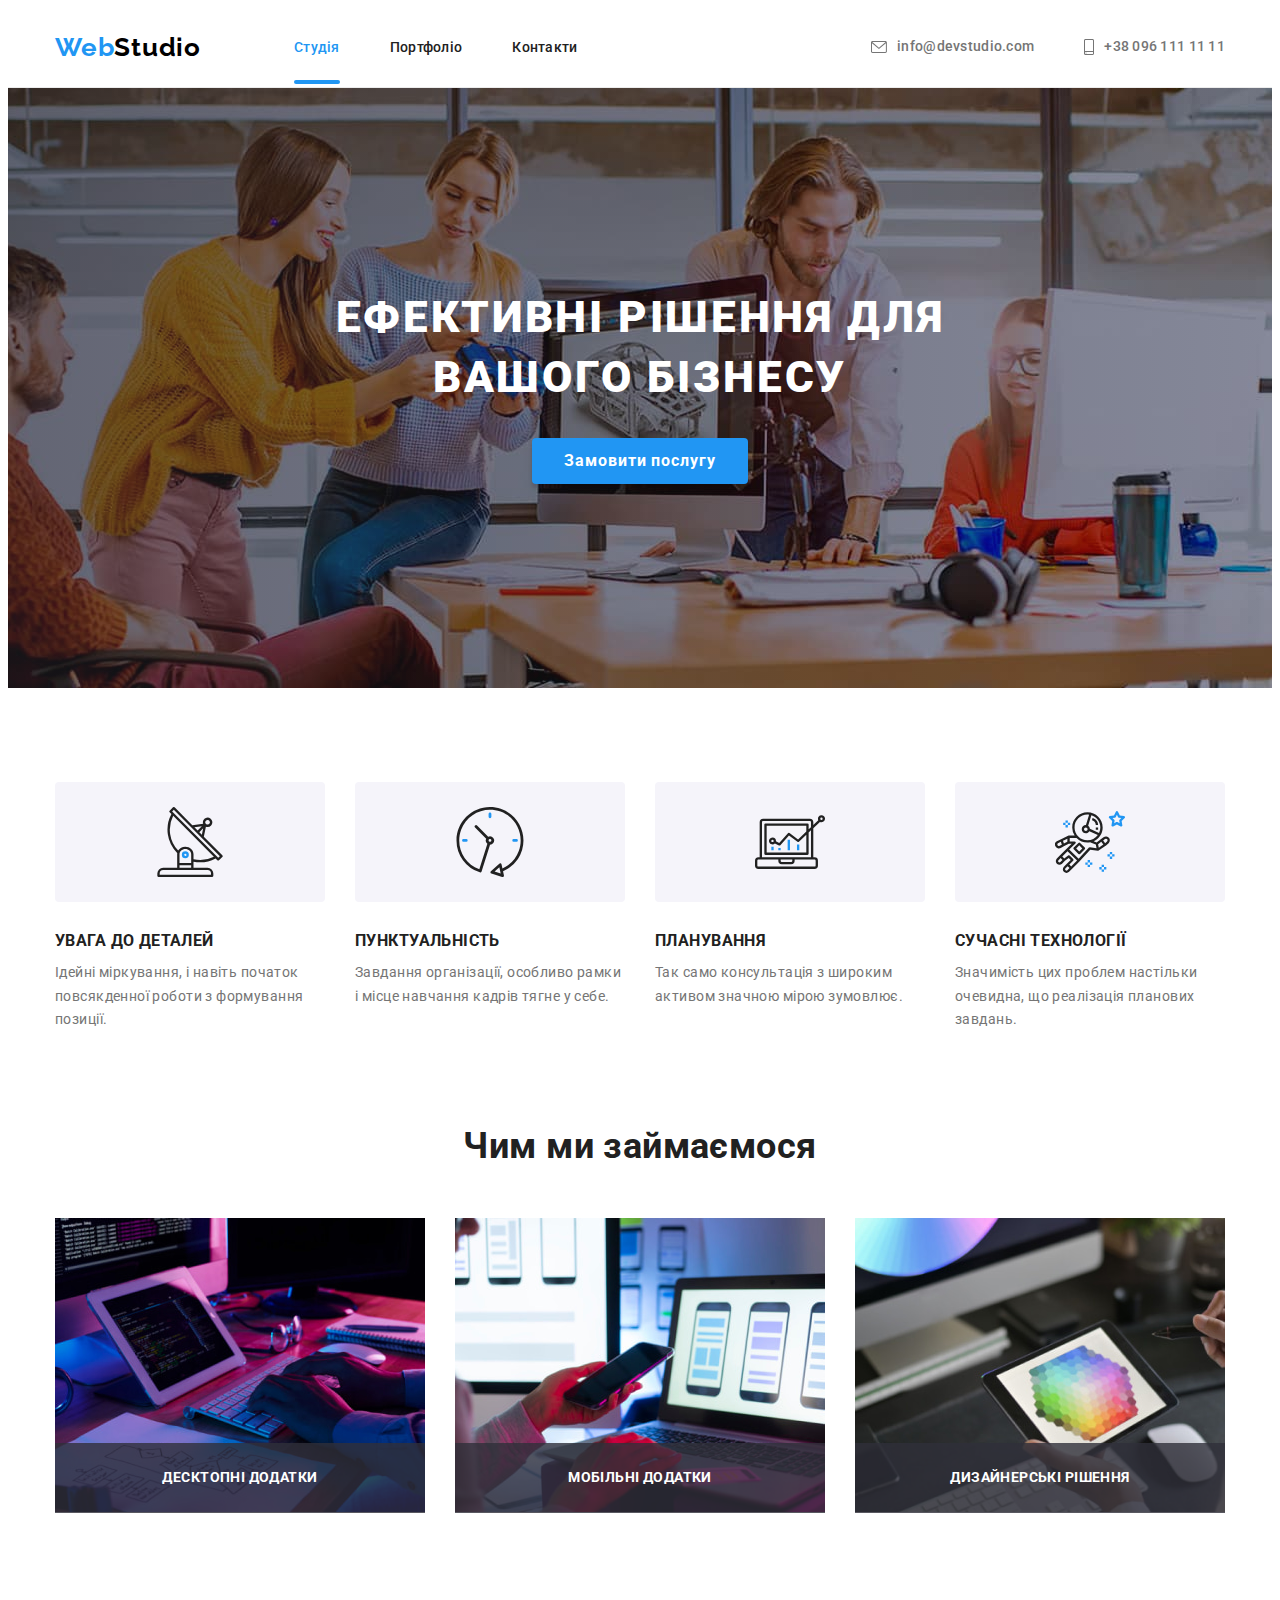
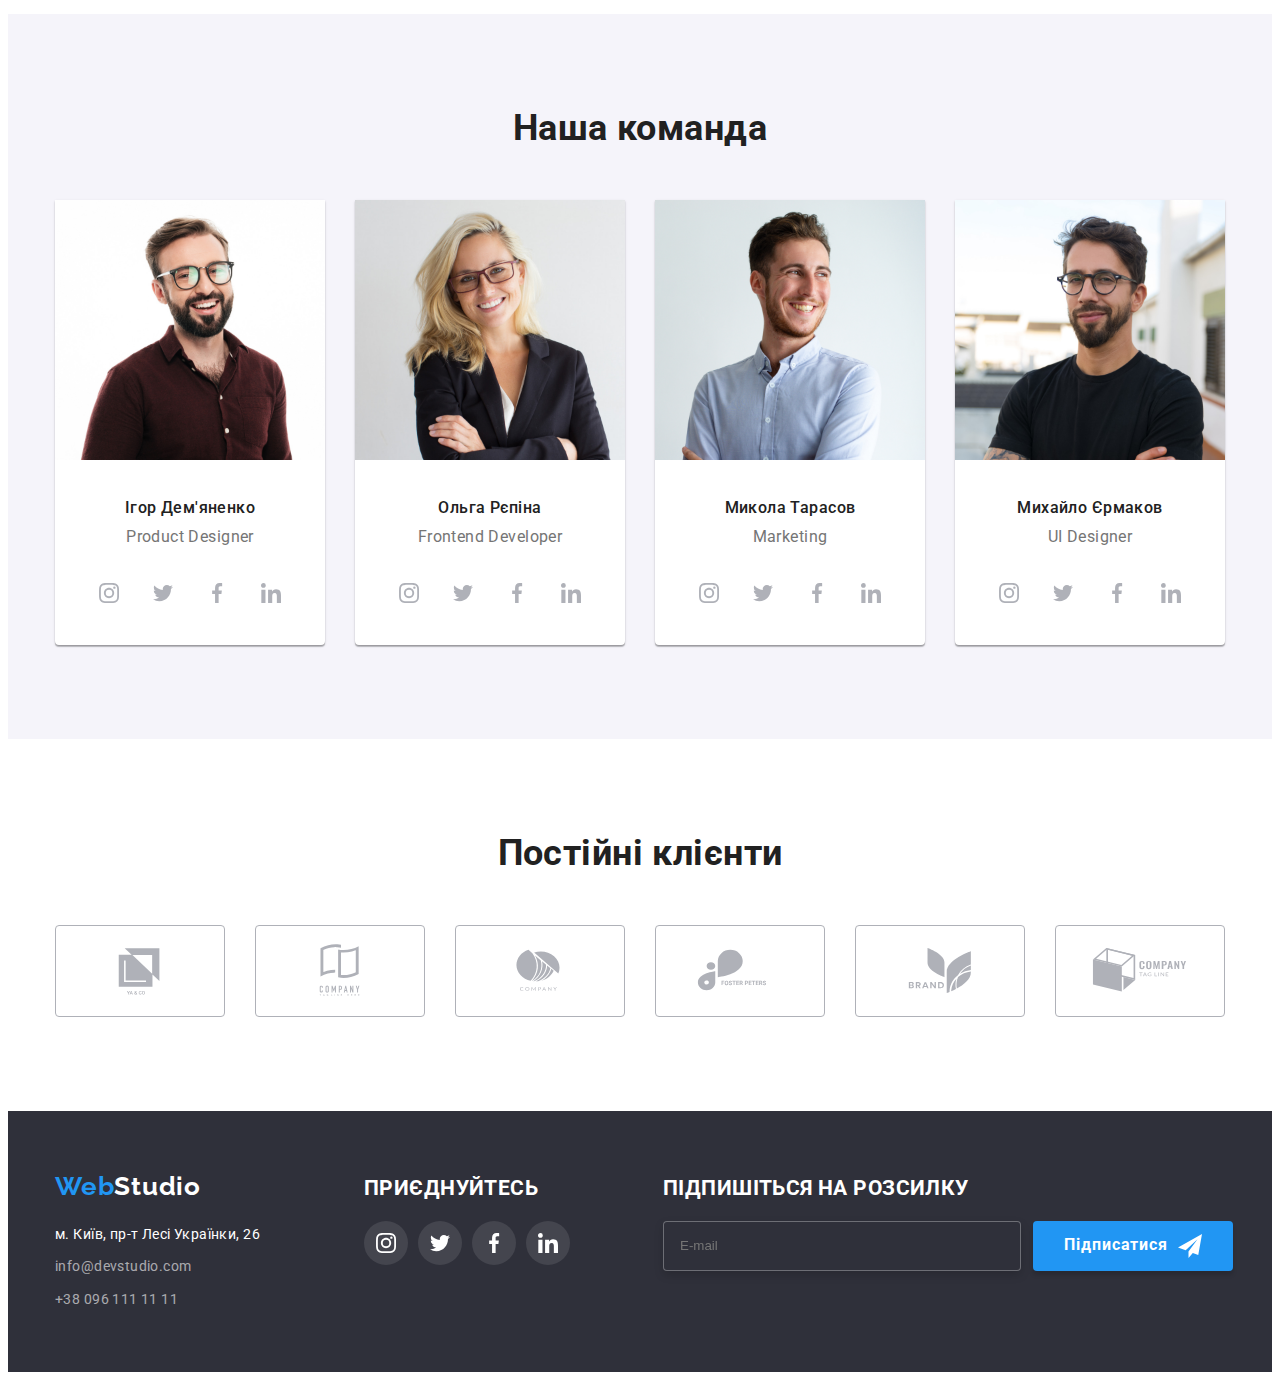
==== commit 4ecf2f2e: "bem" ====
--- a/index.html
+++ b/index.html
@@ -25,13 +25,12 @@
     <header class="header">
       <div class="container header-container">
         <a class="logo link" href="./index.html"
-          >Web<span class="logo-up">Studio</span></a
-        >
+          >Web<span class="logo-up">Studio</span></a>
         <!--главная навигация-->
         <nav class="site-nav">
           <ul class="site-nav__list list">
             <li class="site-nav__item ">
-              <a class="site-nav__link link current" href="./index.html">Студія</a>
+              <a class="site-nav__link link site-nav__link--current" href="./index.html">Студія</a>
             </li>
             <li class="site-nav__item">
               <a class="site-nav__link link" href="./portfolio.html">Портфоліо</a>
@@ -68,66 +67,66 @@
             Ефективні рішення для <br />
             вашого бізнесу
           </h1>
-          <button class="hero-button"  type="button" data-modal-open>Замовити послугу</button>
+          <button class="button button--size" type="button" data-modal-open>Замовити послугу</button>
           </div>
 
           <div class="backdrop is-hidden" data-modal>
             <div class="modal">
               <form class="form">
 
-                <button class="modal-button" data-modal-close>
-                  <svg class="form-icon-button" width="18" height="18">
+                <button class="form-button" data-modal-close>
+                  <svg class="form-button__icon" width="18" height="18">
                     <use href="./images/icons.svg#close"></use>
                   </svg>
                 </button>
 
-                <p class="form-text list">Залиште свої дані, ми вам передзвонимо</p>
+                <p class="form__text list">Залиште свої дані, ми вам передзвонимо</p>
                 <div class="form-field">
-                  <label for="name" class="form-label">Ім'я</label>
-                  <div class="form-input-icon">
-                    <input type="text" class="form-input" name="name" id="name">
-                    <svg class="form-icon" width="18" height="18">
+                  <label for="name" class="form-field__label">Ім'я</label>
+                  <div class="form-group">
+                    <input type="text" class="form-group__input" name="name" id="name">
+                    <svg class="form-group__icon" width="18" height="18">
                       <use href="./images/icons.svg#person"></use>
                     </svg>
                   </div>
                 </div>
 
                 <div class="form-field">
-                  <label for="name" class="form-label">Телефон</label>
-                  <div class="form-input-icon">
-                    <input type="tel" class="form-input" name="tel" id="tel">
-                    <svg class="form-icon" width="18" height="18">
+                  <label for="name" class="form-field__label">Телефон</label>
+                  <div class="form-group">
+                    <input type="tel" class="form-group__input" name="tel" id="tel">
+                    <svg class="form-group__icon" width="18" height="18">
                       <use href="./images/icons.svg#phone"></use>
                     </svg>
                   </div>
                 </div>
 
                 <div class="form-field">
-                  <label for="email" class="form-label">Пошта</label>
-                  <div class="form-input-icon">
-                    <input type="email" class="form-input" name="email" id="email">
-                    <svg class="form-icon" width="18" height="18">
+                  <label for="email" class="form-field__label">Пошта</label>
+                  <div class="form-group">
+                    <input type="email" class="form-group__input" name="email" id="email">
+                    <svg class="form-group__icon" width="18" height="18">
                       <use href="./images/icons.svg#email"></use>
                     </svg>
                   </div>
                 </div>
 
                 <div class="form-field">
-                  <label class="form-label">Коментар</label>
-                  <textarea class="form-textarea" name="comment" cols="" rows="5" placeholder="Введіть текст"></textarea>
+                  <label class="form-field__label">Коментар</label>
+                  <textarea class="form-field__textarea" name="comment" cols="" rows="5" placeholder="Введіть текст"></textarea>
                 </div>
                 <div class="form-field">
-                  <label class="form-checkbox">
-                    <input class="checkbox" type="checkbox" name="agreement" value="reading" />
-                    <svg class="checkbox-icon" width="16" height="15">
+                  <label class="form-field__checkbox">
+                    <input class="form-field__checkbox--hidden" type="checkbox" name="agreement" value="reading" />
+                    <svg class="form-field__checkbox-icon" width="16" height="15">
                       <use href="./images/icons.svg#icon-check"></use>
                     </svg>
-                    <span class="checkbox-text">Погоджуюся з розсилкою та приймаю
-                      <a href="" class="checkbox-link">  Умови договору</a>
+                    <span class="form-field__checkbox-text">Погоджуюся з розсилкою та приймаю
+                      <a href="" class="form-field__checkbox-link">  Умови договору</a>
                     </span>
                   </label>
                 </div>
-                <button class="form-button" type="submit">Відправити</button>
+                <button class="button button--positioning button--fields" type="submit">Відправити</button>
               </form>
               
             </div>
@@ -405,7 +404,7 @@
   <section class="section clients">
     <div class="container">
       <h2 class="section__title">Постійні клієнти</h2>
-      <ul class="section__list list"  clients>
+      <ul class="section__list  section__list--position list"  clients>
         <li>
           <a href="" class="clients__link">
             <svg class="clients__icon">
@@ -455,30 +454,30 @@
     <!--Секция футер-->
     <footer class="footer">
       <div class="footer__box container">
-        <div class="footer-box">
+        <div class="footer-box__left">
           <div class="footer-wrapper">
-            <div class="logo-footer-box">
+            <div class="logo-box">
               <a class="logo link" href="./index.html">Web<span class="logo-down">Studio</span></a>
             </div>
-            <div class="footer-obj">
-              <address class="footer-address">
-                <ul class="footer-list list">
-                  <li class="footer-item">
+            <div class="footer-info">
+              <address class="address">
+                <ul class="address__list list">
+                  <li class="address__item">
                     <a
-                      class="footer-adress link"
+                      class="address__link link"
                       href="https://www.google.com.ua/maps/place/%D0%B1%D1%83%D0%BB.+%D0%9B%D0%B5%D1%81%D0%B8+%D0%A3%D0%BA%D1%80%D0%B0%D0%B8%D0%BD%D0%BA%D0%B8,+26,+%D0%9A%D0%B8%D0%B5%D0%B2,+02000/@50.4265841,30.5361971,17z/data=!3m1!4b1!4m5!3m4!1s0x40d4cf0e033ecbe9:0x57a4dffefec77da0!8m2!3d50.4265807!4d30.5383858?hl=ru"
                       target="_blank"
                       rel="noopener  noreferrer"
                       >м. Київ, пр-т Лесі Українки, 26</a
                     >
                   </li>
-                  <li class="footer-item">
-                    <a class="footer-contact link" href="mailto:info@devstudio.com"
+                  <li class="address__item">
+                    <a class="address__link address__link--color link" href="mailto:info@devstudio.com"
                       >info@devstudio.com</a
                     >
                   </li>
-                  <li class="footer-item">
-                    <a class="footer-contact link" href="tel:+380961111111"
+                  <li class="address__item">
+                    <a class="address__link address__link--color link" href="tel:+380961111111"
                       >+38 096 111 11 11</a
                     >
                   </li>
@@ -486,33 +485,33 @@
               </address>
             </div>
           </div>
-            <div class="footer-second">
-              <h2 class="footer-title">ПРИЄДНУЙТЕСЬ</h2>
-              <ul class="footer-lists list">
-                <li>
-                  <a href="" class="footer-linkk">
-                    <svg class="footer-icon">
+            <div class="footer-join">
+              <h2 class="footer-join__title">ПРИЄДНУЙТЕСЬ</h2>
+              <ul class="footer-join__list list">
+                <li>
+                  <a href="" class="footer-join__link">
+                    <svg class="footer-join__icon">
                       <use href="./images/icons.svg#instagram"></use>
                     </svg>
                   </a>
                 </li>
                 <li>
-                  <a href="" class="footer-linkk">
-                    <svg class="footer-icon">
+                  <a href="" class="footer-join__link">
+                    <svg class="footer-join__icon">
                       <use href="./images/icons.svg#twitter"></use>
                     </svg>
                   </a>
                 </li>
                 <li>
-                  <a href="" class="footer-linkk">
-                    <svg class="footer-icon">
+                  <a href="" class="footer-join__link">
+                    <svg class="footer-join__icon">
                       <use href="./images/icons.svg#facebook"></use>
                     </svg>
                   </a>
                 </li>
                 <li>
-                  <a href="" class="footer-linkk">
-                    <svg class="footer-icon">
+                  <a href="" class="footer-join__link">
+                    <svg class="footer-join__icon">
                       <use href="./images/icons.svg#linkedin"></use>
                     </svg>
                   </a>
@@ -521,16 +520,16 @@
           </div>
         </div>
 
-      <div class="footer-subscription">
-          <h2 class="footer-title">Підпишіться на розсилку</h2>
-          <form class="signup_form">
-            <div class="subscription-group">
-              <input type="email" class="footer-input" name="email" id="email" placeholder="E-mail">
-              <label for="email" class="footer-label"></label>
-              <button type="submit" class="footer-button">
-                <div class="footer-button-icon">
-                  <span class="footer-button-text">Підписатися</span>
-                  <svg class="footer-icon-button" width="24" height="24">
+      <div class="footer-right">
+          <h2 class="footer-join__title">Підпишіться на розсилку</h2>
+          <form>
+            <div class="signup">
+              <input type="email" class="signup__input" name="email" id="email" placeholder="E-mail">
+              <label for="email"></label>
+              <button  class="button button--positioning button--margin" type="submit">
+                <div class="button__icon">
+                  <span>Підписатися</span>
+                  <svg width="24" height="24">
                     <use href="./images/icons.svg#send"></use>
                   </svg>
                 </div>
--- a/css/styles.css
+++ b/css/styles.css
@@ -27,6 +27,7 @@
 
 body {
   font-family: 'Roboto', sans-serif;
+  font-weight: 700;
   font-size: 14px;
   line-height: 1.71;
   letter-spacing: 0.03em;
@@ -63,13 +64,13 @@
   text-decoration: none;
 }
 
-
 .header {
   padding-top: 24px;
   padding-bottom: 24px;
   border-bottom: 1px solid #ececec;
   background: var(--white-bgr-color);
 }
+
 .container {
   width: 1200px;
   padding-left: 15px;
@@ -78,7 +79,6 @@
   margin-right: auto;
 }
 
-
 .header-container {
   display: flex;
   align-items: center;
@@ -89,14 +89,14 @@
   font-weight: 700;
   font-size: 26px;
   line-height: 1.19;
+  letter-spacing: 0.03em;
   color: var(--blue-txt-color);
   margin-right: 93px;
 }
+
 .logo-up {
   color: var(--tblack-txt-color);
 }
-
-.site-nav{}
 
 .site-nav__list {
   display: flex;
@@ -114,19 +114,18 @@
   font-family: 'Roboto', sans-serif;
   font-weight: 500;
   font-size: 14px;
-  line-height: 16px;
+  line-height: 1.14;
   letter-spacing: 0.02em;
   color: var(--black-txt-color);
   padding-bottom: 28px;
 }
-.site-nav__link.current {
+
+.site-nav__link--current {
+  position:relative;
   color: var(--blue-txt-color);
 }
 
-.current{
-  position:relative;
-}
-.current::after{
+.site-nav__link--current::after{
   content: '';
   position: absolute;
   bottom: -1px;
@@ -141,7 +140,6 @@
 .site-nav__link:hover,
 .nav-link:focus {
   color: var(--blue-txt-color);
-
   transition: color 250ms cubic-bezier(0.4, 0, 0.2, 1);
 }
 
@@ -153,7 +151,6 @@
 
 .header-contacts__item{
   margin-right: 50px;
-  
 }
 
 .header-contacts__item:last-child {
@@ -164,13 +161,13 @@
   display: flex;
   align-items: center;
   font-family: 'Roboto', sans-serif;
-  font-style: normal;
   font-weight: 500;
   font-size: 14px;
-  line-height: 16px;
+  line-height: 1.14;
   letter-spacing: 0.02em;
   color: var(--gray-txt-color);
 }
+
 .header-contacts__link:hover,
 .header-contacts__link:focus {
   color: var(--blue-txt-color);
@@ -179,36 +176,35 @@
 
 .header-contacts__icon{
   margin-right: 10px;
-}
+  fill: #757575;
+}
+
 .header-contacts__icon.envelope{
   width: 16px;
   height: 12px;
-  fill: #757575;
-
 }
 
 .header-contacts__icon.smartphone{
   width: 10px;
   height: 16px;
-  fill: #757575;
 }
 
 .header-contacts__link:hover .header-contacts__icon,
 .header-contacts__link:focus .header-contacts__icon {
   fill:var(--blue-txt-color) ;
-
   transition: fill 250ms cubic-bezier(0.4, 0, 0.2, 1);
-}
+} 
+
 .hero {
   text-align: center;
-  padding-top: 200px;
-  padding-bottom: 200px; 
   background-color: var(--dark-bgr-color);
 }
 
 .hero__fon{
   height: 600px;
   max-width: 1600px;
+  padding-top: 200px;
+  padding-bottom: 200px; 
   margin-left: auto;
   margin-right: auto;
   background-image: linear-gradient(to right, var(--hero-gradient), rgba(00, 00, 00, 0)), url(../images/fon.jpg); 
@@ -218,19 +214,15 @@
 }
 .hero__title {
   margin-bottom: 30px;
-
   font-weight: 900;
   font-size: 44px;
   line-height: 1.36;
   letter-spacing: 0.06em;
   text-transform: uppercase;
-
   color: var(--white-txt-color);
 }
-.hero-button {
-  padding: 8px 30px;
-  max-width: 350px;
-  min-width: 216px;
+
+.button {  
   font-family: 'Roboto', sans-serif;
   font-weight: 700;
   font-size: 16px;
@@ -244,16 +236,18 @@
   border: none;
 }
 
-.hero-button:hover,
-.hero-button:focus {
+.button--size{
+  padding: 8px 30px;
+  max-width: 350px;
+  min-width: 216px;
+}
+
+.button:hover,
+.button:focus {
   background: #188ce8;
-
-  /* transition-duration: 250ms;
-  transition-timing-function: cubic-bezier(0.4, 0, 0.2, 1); */
-}
-
-
-
+  transition-duration: 250ms;
+  transition-timing-function: cubic-bezier(0.4, 0, 0.2, 1);
+}
 /* BACKDROP */
 .backdrop {
   position: fixed;
@@ -266,11 +260,13 @@
   background: rgba(0, 0, 0, 0.2);
   transition: opacity 250ms cubic-bezier(0.4, 0, 0.2, 1);
 }
+
 .backdrop.is-hidden {
   opacity: 0;
   pointer-events: none;
   visibility: hidden;
 }
+
 .modal {
   position: absolute;
   top: 50%;
@@ -283,9 +279,7 @@
     0px 2px 1px rgba(0, 0, 0, 0.2);
   border-radius: 4px;
 }
-
 /* forma */
-
 .form {
   width: 528px;
   margin-left: auto;
@@ -294,7 +288,7 @@
   padding: 8px 40px;
 }
 
-.modal-button {
+.form-button {
   position: relative;
   width: 30px;
   height: 30px;
@@ -306,7 +300,7 @@
   cursor: pointer;
 }
 
-.form-icon-button {
+.form-button__icon {
   position: absolute;
   width: 18px;
   height: 18px;
@@ -317,24 +311,17 @@
   transition: fill 250ms cubic-bezier(0.4, 0, 0.2, 1);
 }
 
-
-
-
-.modal-button:hover .form-icon-button,
-.modal-button:focus .form-icon-button {
+.form-button:hover .form-button__icon,
+.form-button:focus .form-button__icon {
   fill:var(--blue-txt-color) ;
   transition: fill 250ms cubic-bezier(0.4, 0, 0.2, 1);
 }
 
-
-
-.form-text {
+.form__text {
   width: 100%;
-  font-weight: 700;
   font-size: 20px;
   line-height: 1.15;
   text-align: center;
-
   color: #212121;
   margin-bottom: 12px;
 }
@@ -343,20 +330,19 @@
   flex-direction: column;
 }
 
-.form-label {
+.form-field__label {
   margin-top: 10px;
   margin-bottom: 4px;
-
   font-size: 12px;
   line-height: 1.17;
   letter-spacing: 0.01em;
-
   color: #757575;
 }
-.form-input-icon {
+
+.form-group {
   position: relative;
 }
-.form-input {
+.form-group__input {
   width: 100%;
   height: 40px;
   padding: 14px;
@@ -365,12 +351,14 @@
   border-radius: 4px;
   transition: border-color 250ms cubic-bezier(0.4, 0, 0.2, 1);
 }
-.form-input:hover,
-.form-input:focus {
+
+.form-group__input:hover,
+.form-group__input:focus {
   border-color: #2196f3;
   outline: transparent;
 }
-.form-icon {
+
+.form-group__icon {
   position: absolute;
   display: inline-block;
   top: 50%;
@@ -379,50 +367,51 @@
   fill: #212121;
   transition: fill 250ms cubic-bezier(0.4, 0, 0.2, 1);
 }
- .form-input:hover + .form-icon,
-.form-input:focus + .form-icon {
+
+.form-group__input:hover + .form-group__icon,
+.form-group__input:focus + .form-group__icon {
   fill: #2196f3;
 } 
 
-.form-icon:hover,
-.form-icon:focus{
+/* .form-group__icon:hover,
+.form-group__icon:focus{
   fill: #2196f3;
-}
-
-.form-textarea {
+} */
+
+.form-field__textarea {
   width: 100%;
   height: 120px;
   resize: none;
   padding: 12px 16px;
   margin-bottom: 10px;
-
   font-size: 14px;
   line-height: 1.14;
   letter-spacing: 0.01em;
-
   color: rgba(117, 117, 117, 0.5);
   border: 1px solid rgba(33, 33, 33, 0.2);
   border-radius: 4px;
-
   transition: border-color 250ms cubic-bezier(0.4, 0, 0.2, 1);
 }
-.form-textarea:hover,
-.form-textarea:focus {
+
+.form-field__textarea:hover,
+.form-field__textarea:focus {
   border-color: #2196f3;
   outline: transparent;
 }
-.form-checkbox {
+
+.form-field__checkbox {
   position: relative;
   display: block;
   min-width: 425px;
   margin-left: 13px;
   margin-bottom: 30px;
 }
-.checkbox {
+
+.form-field__checkbox--hidden {
   visibility: hidden;
 }
 
-.checkbox-icon {
+.form-field__checkbox-icon {
   position: absolute;
   top: 0;
   left: 0;
@@ -435,63 +424,41 @@
   margin-right: 7px;
   transition: background-color 250ms cubic-bezier(0.4, 0, 0.2, 1);
 }
-.checkbox:checked + .checkbox-icon {
- background-color: #2196f3;
- border-color: #2196f3;;
+
+.form-field__checkbox--hidden:checked + .form-field__checkbox-icon {
+  background-color: #2196f3;
+  border-color: #2196f3;;
 } 
 
-
-.checkbox-text {
+.form-field__checkbox-text {
   margin-left: 7px;
+  color: #757575;
+}
+
+.form-field__checkbox-link {
   font-size: 14px;
   line-height: 1.71;
-
-  color: #757575;
-}
-.checkbox-link {
-  font-size: 14px;
-  line-height: 1.71;
-
   color: var(--blue-txt-color);
 }
-.form-button {
-  display: flex;
+
+.button--positioning {
+  display: flex;
+  align-items: center;
+  justify-content: center;
   width: 200px;
   height: 50px;
+}
+
+.button--fields{
+    text-align: center;
   margin-left: auto;
   margin-right: auto;
   margin-bottom: 40px;
-  font-weight: 700;
-  font-size: 16px;
-  line-height: 1.88;
-  align-items: center;
-  justify-content: center;
-  text-align: center;
-  letter-spacing: 0.06em;
-
-  color: #ffffff;
-  background: #2196f3;
-  border-color: transparent;
-  box-shadow: 0px 4px 4px rgba(0, 0, 0, 0.15);
-  border-radius: 4px;
-  cursor: pointer;
-
-  transition: background-color 250ms cubic-bezier(0.4, 0, 0.2, 1),
-    box-shadow 250ms cubic-bezier(0.4, 0, 0.2, 1);
-}
-.form-btn:hover,
-.form-btn:focus {
-  background: #188ce8;
-  box-shadow: 0px 4px 4px rgba(0, 0, 0, 0.15);
-  border-radius: 4px;
-}
-
-
+}
 
 .backdrop:hover {
   opacity: 1;
 }
-
 
 .section {
   padding-top: 94px;
@@ -521,48 +488,45 @@
   width: 270px;
   background: #F5F4FA;
   border-radius: 4px;
-
 }
 
 .about-us__svg{
   display: block;
   width: 70px;
   height: 70px;
-
-}
-
+}
 
 .about-us__title {
   margin-bottom: 10px;
-  font-weight: 700;
   line-height: 1.14;
   text-transform: uppercase;
 }
+
 .about-us__text {
   font-weight: 400;
   color: var(--gray-txt-color);
 }
+
 .services {
   padding-top: 0;
 }
 
 .section__title {
   margin-bottom: 50px;
-  font-weight: 700;
   font-size: 36px;
   line-height: 1.16;
   text-align: center;
 }
 
 .services__list {
-  /* display: flex;
-  flex-wrap: nowrap; */
   justify-content: center;
   margin: 0 auto;
 }
+
 .services__item {
   margin-right: 30px;
 }
+
 .services__item:last-child {
   margin-right: 0px;
 }
@@ -578,9 +542,6 @@
   height: 70px;
   align-items: center;
   justify-content: center;
-  font-family: 'Roboto', sans-serif;
-  font-weight: 700;
-  font-size: 14px;
   line-height: 1.14;
   text-transform: uppercase;
   color: var(--white-txt-color);
@@ -590,24 +551,16 @@
 .services__work > .serv__txt {
   position: absolute;
   bottom: 7px;
-  font-weight: 700;
   text-align: center;
-  letter-spacing: 0.03em;
   text-transform: uppercase;
   background-color:rgba(47, 48, 58, 0.8);;
   color: #fff;
 }
 
-
 .team {
   background: var(--primary-white-bgr-color);
 }
 
-/* .team__list {
-  display: flex;
-  flex-wrap: nowrap;
-} */
-
 .team__item {
   margin-right: 30px;
 }
@@ -619,21 +572,15 @@
 .team__image {
   margin-bottom: 30px;
 }
-/* .team__title {
-  margin-bottom: 50px;
-  font-weight: 700;
-  font-size: 36px;
-  line-height: 1.16;
-  text-align: center;
-} */
+
 .team__name {
   margin-bottom: 10px;
-
   font-weight: 500;
   font-size: 16px;
   line-height: 1.19;
   text-align: center;
 }
+
 .team__text {
   margin-bottom: 25px;
   font-weight: 400;
@@ -669,39 +616,36 @@
   text-decoration: none;
   padding: 12px;
 }
+
 .team__link:hover,
 .team__link:focus {
   background-color: var(--blue-txt-color);
   border-radius: 50%;
 }
+
 .team__icon {
   width: 20px;
   height: 20px;
   fill: #afb1b8;
 }
+
 .team__link:hover .team__icon,
 .team__link:focus .team__icon {
   fill: var(--white-bgr-color);
   background-color: var(--blue-txt-color);
-
   transition: fill 250ms cubic-bezier(0.4, 0, 0.2, 1);
 }
 
-
-/* .section-title {
-  margin-top: 0;
-  margin-bottom: 50px;
-  text-align: center;
-  color: var(--black-txt-color);
-  font-weight: 700;
-  font-size: 36px;
-  line-height: 1.16;
-} */
 .clients {
-  /* display: flex; */
+  display: flex;
   justify-content: center;
   column-gap: 30px;
 }
+
+.section__list--position{
+  gap: 30px;
+}
+
 .clients__link {
   display: flex;
   width: 170px;
@@ -711,38 +655,41 @@
   border: 1px solid #afb1b8;
   border-radius: 4px;
 }
+
 .clients__link:hover,
 .clients__link:focus {
   border: 1px solid #2196f3;
-
   transition: color 250ms cubic-bezier(0.4, 0, 0.2, 1);
 }
+
 .clients__icon {
   width: 106px;
   height: 60px;
   fill: #afb1b8;
 }
+
 .clients__link:hover .clients__icon,
 .clients__link:focus .clients__icon {
   fill: var(--blue-txt-color);
   transition: fill 250ms cubic-bezier(0.4, 0, 0.2, 1);
 }
 /*Портфолио*/
-
-.filter-list {
+.filter__list {
   display: flex;
   flex-wrap: wrap;
   justify-content: center;
   padding-bottom: 50px;
 }
-.filter-item {
+
+.filter__item {
   margin-right: 8px;
 }
-.filter-item:last-child {
+
+.filter__item:last-child {
   margin-right: 0;
 }
 
-.filter-button {
+.filter__button {
   display: inline-block;
   height: 38px;
   padding: 6px 22px;
@@ -756,93 +703,81 @@
   border-radius: 4px;
   border: none;
   background-color: #F5F4FA ;
-
-}
-.filter-button:hover,
-.filter-button:focus {
+}
+
+.filter__button:hover,
+.filter__button:focus {
   background: var(--blue-txt-color);
   color: var(--white-txt-color);
-
   transition: background-color 250ms cubic-bezier(0.4, 0, 0.2, 1),
     color 250ms cubic-bezier(0.4, 0, 0.2, 1);
 }
-.potfolio-list {
+
+.portfolio__list {
   display: flex;
   flex-wrap: wrap;
   padding: 0;
   gap: 30px;
 }
 
-.portfolio-item {
+.portfolio__item {
   background: #FFFFFF;
 }
 
-.portfolio-item:hover,
-.portfolio-item:focus {
+.portfolio__item:hover,
+.portfolio__item:focus {
   box-shadow: 0px 1px 1px rgba(0, 0, 0, 0.12), 0px 4px 4px rgba(0, 0, 0, 0.06),
     1px 4px 6px rgba(0, 0, 0, 0.16);
 
   transition: box-shadow 250ms cubic-bezier(0.4, 0, 0.2, 1);
 }
- /* .portfolio-item:nth-child(3n) {
-  margin-right: 0px;
-}
-.portfolio-item:nth-last-child(-n + 3) {
-  margin-bottom: 0px;
-}  */
-
-.portfolio-link{
+
+.portfolio__link{
   display: block;
   text-decoration: none;
 }
 
-.portfolio-wrapper{
+.portfolio__wrapper{
   position: relative;
   overflow: hidden;
 }
 
-.portfolio-image{
+.portfolio__image{
   display: block;
 }
-.portfolio-descr{
+.portfolio__descr{
   position: absolute;
   opacity: 0;
   width: 100%;
   bottom: 0;
-  font-family: 'Roboto', sans-serif;
   font-weight: 400;
   font-size: 18px;
-  /* margin-top: 0; */
   line-height: 1.56;
   color: var(--white-txt-color);
   background: rgba(33, 150, 243, 0.9);
-  /* padding: 63px 24px; */
   display: flex;
   align-items: center;
   justify-content: center;
   padding: 24px;
-   /* height: 100%; */
   transform: translateY(100%); 
-  
   transition: opacity 250ms cubic-bezier(0.4, 0, 0.2, 1),
     transform 250ms cubic-bezier(0.4, 0, 0.2, 1);  
 }
 
-.portfolio-link:hover .portfolio-descr{
+.portfolio__link:hover .portfolio__descr{
   transform: translateY(0);
   opacity: 1;
   top: -4px;
 }
 
-.portfolio-textext{
+.portfolio__group{
   padding: 20px 24px;
   border: 1px solid #eeeeee;
   border-top: none;
 }
-.portfolio-title {
-  font-family: 'Roboto', sans-serif;
+
+.portfolio__title {
   margin-bottom: 4px;
-  font-weight: 700;
   font-size: 18px;
   line-height: 2;
   letter-spacing: 0.06em;
@@ -850,14 +785,13 @@
   color:var(--black-txt-color)
 }
 
-.portfolio-text {
-  font-family: 'Roboto', sans-serif;
+.portfolio__text {
   font-weight: 400;
   font-size: 16px;
   line-height: 1.88;
   color: var(--gray-txt-color);
 }
-
+/* footer */
 .footer {
   padding-top: 60px;
   padding-bottom: 60px;
@@ -873,92 +807,51 @@
   margin-left: auto;
   margin-right: auto;
 }
-
-.footer-box{
+.footer-box__left{
   display: flex;
   align-items: baseline;
   gap: 70px;
 }
-
-.logo-footer-box{
+.logo-box{
   margin-bottom: 20px;
 }
-/* .footer-link {
-  font-family: "Raleway";
-  font-weight: 700;
-  font-size: 26px;
-  line-height: 1.19;
-  color: var(--blue-txt-color);
-} */
 .logo-down {
-  /* font-family: "Raleway";
-  font-weight: 700;
-  font-size: 26px;
-  line-height: 1.19; */
   color: var(--white-txt-color);
 }
-
-.footer-obj{
+.footer-info{
   width: 231px;
 }
-
-.footer-item {
+.address__item {
   margin-bottom: 9px;
 }
-
-.footer-item:last-child {
+.address__item:last-child {
   margin-bottom: 0px;
 }
-
-.footer-adress {
+.address__link {
   font-family: 'Roboto', sans-serif;
   font-size: 14px;
   line-height: 1.71;
   letter-spacing: 0.03em;
-
   font-weight: 400;
   text-decoration: none;
   font-style: normal;
   color: var(--white-txt-color);
 }
-.footer-adress:hover,
-.footer-adress:focus {
+.address__link:hover,
+.address__link:focus {
   color: var(--blue-txt-color);
 transition: color 250ms cubic-bezier(0.4, 0, 0.2, 1);
 }
-
-.footer-contact {
- font-family: 'Roboto', sans-serif;
-  font-style: normal;
-  font-weight: 400;
-  font-size: 14px;
-  line-height: 1.71px;
-  letter-spacing: 0.03em;
-
-  font-weight: 400;
+.address__link--color{
   color: rgba(255, 255, 255, 0.6);
-  text-decoration: none;
-}
-.footer-contact:hover,
-.footer-contact:focus {
-  color: var(--blue-txt-color);
-
-  transition: color 250ms cubic-bezier(0.4, 0, 0.2, 1);
-}
-
-.footer-title {
-  /* margin-top: 10px ; */
+}
+.footer-join__title{
   margin-bottom: 20px;
-  
-  font-family: 'Roboto', sans-serif;
-  font-weight: 700;
-  font-size: 14px;
   line-height: 1.14;
   text-transform: uppercase;
   color: var(--white-txt-color);
 }
-
-.footer-lists{
+.footer-join__list{
   display: flex;
   justify-content: space-between;
   width: 206px;
@@ -966,7 +859,7 @@
 
 }
 
-.footer-linkk{
+.footer-join__link{
   display:inline-block;
   width: 44px;
   height: 44px;
@@ -977,41 +870,28 @@
   fill: var(--white-txt-color);
 }
 
-
-.footer-linkk:hover,
-.footer-linkk:focus {
+.footer-join__link:hover,
+.footer-join__link:focus {
   background-color: var(--blue-txt-color);
   border-radius: 50%;
-
   transition: background-color 250ms cubic-bezier(0.4, 0, 0.2, 1);
 }
 
-.footer-icon {
+.footer-join__icon {
   width: 20px;
   height: 20px;
   fill: var(--white-txt-color);
 } 
 
-
-
-
-
-
-
-
-
-.footer-subscription{
+.footer-right{
   height: 86px;
-
-}
-
-
-
-.subscription-group{
-  display: flex;
-}
-
-.footer-input{
+}
+
+.signup{
+  display: flex;
+}
+
+.signup__input{
   width: 358px;
   height: 50px;
   padding-left: 16px;
@@ -1022,37 +902,12 @@
   color: rgba(255, 255, 255, 0.6);
 }
 
-.footer-button{
+.button--margin{ 
   margin-left: 12px;
-
-  width: 200px;
-  height: 50px;
-  font-weight: 700;
-  font-size: 16px;
-  line-height: 1.88;
-  display: flex;
-  justify-content: center;
-  align-items: center;
-  letter-spacing: 0.06em;
-
-  color: #ffffff;
-  background: #2196f3;
-  box-shadow: 0px 4px 4px rgba(0, 0, 0, 0.15);
-  border-radius: 4px;
-  border: transparent;
-  cursor: pointer;
-}
-
-.footer-button:hover,
-.footer-button:focus {
-  background: #188ce8;
-
-  transition-duration: 250ms;
-  transition-timing-function: cubic-bezier(0.4, 0, 0.2, 1); 
-}
-
-.footer-button-icon{
-  display: flex;
-    align-items: center;
-    gap: 10px;
-}
+}
+
+.button__icon{
+  display: flex;
+  align-items: center;
+  gap: 10px;
+}
